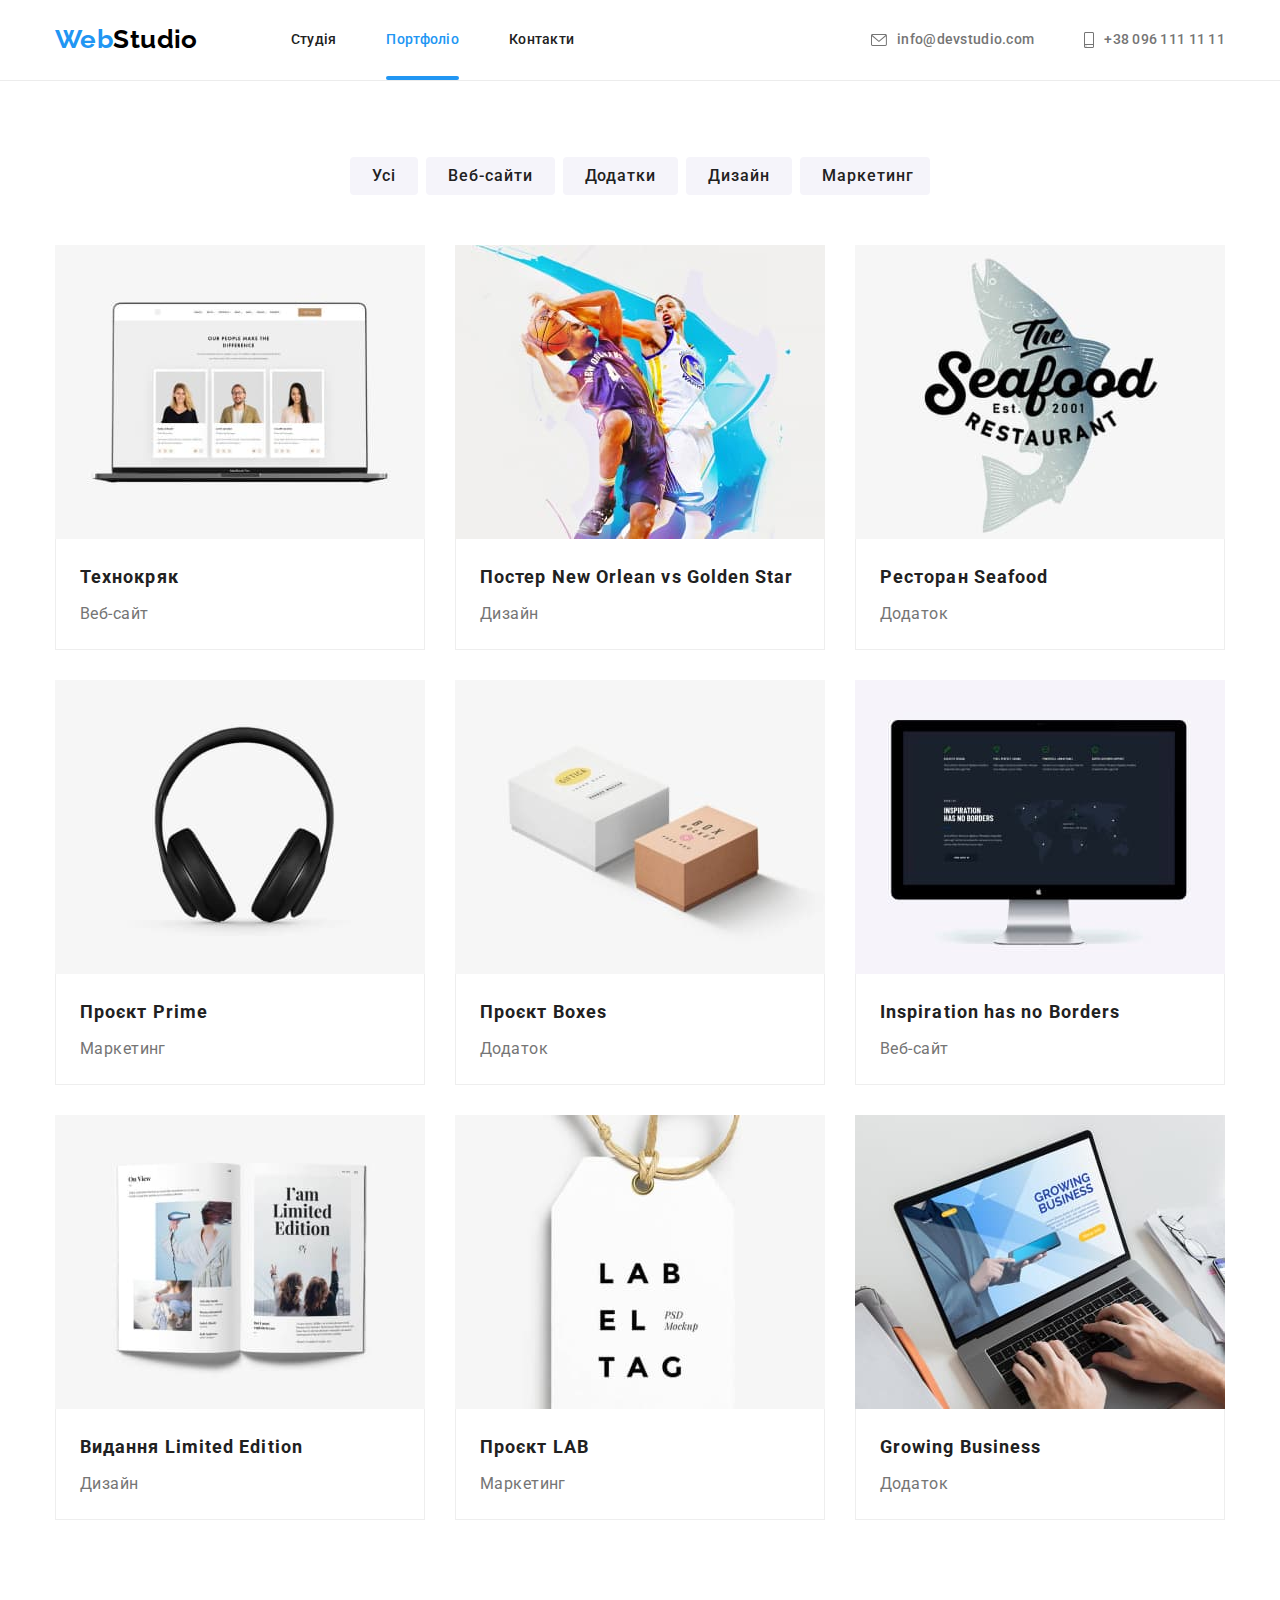
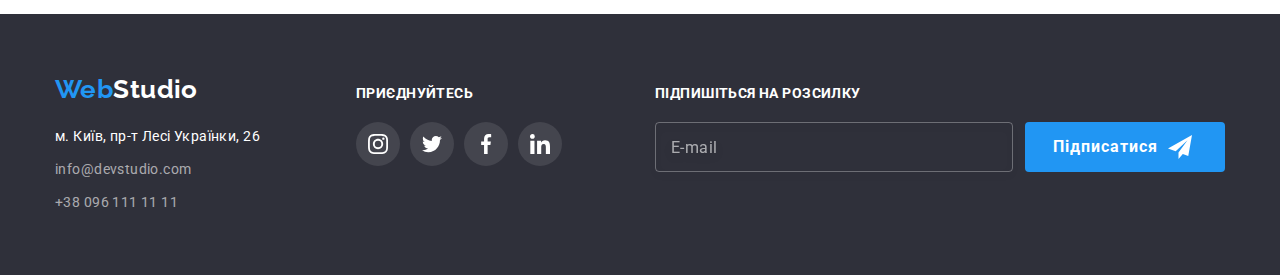
==== portfolio.html @ 0610a238 "Клонирует репозиторий" ====
<!DOCTYPE html>
<html lang="en">
  <head>
    <meta charset="UTF-8" />
    <meta http-equiv="X-UA-Compatible" content="IE=edge" />
    <meta name="viewport" content="width=device-width, initial-scale=1.0" />
    <title>WebStudio</title>
    <link rel="preconnect" href="https://fonts.gstatic.com" crossorigin />
    <link
      href="https://fonts.googleapis.com/css2?family=Raleway:wght@700&family=Roboto:wght@400;500;700;900&display=swap"
      rel="stylesheet"
    />
    <link
      rel="stylesheet"
      href="https://cdnjs.cloudflare.com/ajax/libs/modern-normalize/1.0.0/modern-normalize.min.css"
    />
    <link rel="stylesheet" href="./CSS/index.css" />
  </head>
  <body>
    <!--Шапка сайту-->
    <header class="page-header">
      <div class="container main-nav">
        <a href="" lang="en" class="logo-header"
          ><span class="logo-color">Web</span>Studio</a
        >
        <nav>
          <ul class="site-nav list">
            <li class="item">
              <a href="./index.html" class="link">Студія</a>
            </li>
            <li class="item">
              <a href="./portfolio.html" class="link current">Портфоліо</a>
            </li>
            <li class="item"><a href="" class="link">Контакти</a></li>
          </ul>
        </nav>
        <ul class="contact-nav list">
          <li class="item">
            <a class="link" href="mailto:info@devstudio.com">
              <svg width="16" height="12" class="contacs-icon">
                <use href="./images/sprite.svg#icon-envelope"></use>
              </svg>
              <span class="contact-nav-text">info@devstudio.com</span></a
            >
          </li>
          <li class="item">
            <a href="tel:+3809611111111" class="link">
              <svg width="10" height="16" class="contacs-icon">
                <use href="./images/sprite.svg#icon-smartphone"></use>
              </svg>
              <span>+38 096 111 11 11</span></a
            >
          </li>
        </ul>
      </div>
    </header>
    <main>
      <section class="portfolio">
        <!--Меню конопок-->
        <div class="container">
          <h1 class="visually-hidden">Портфоліо</h1>
          <ul class="list buttons-menu">
            <li class="item">
              <button type="button" class="button">Усі</button>
            </li>
            <li class="item">
              <button type="button" class="button">Веб-сайти</button>
            </li>
            <li class="item">
              <button type="button" class="button">Додатки</button>
            </li>
            <li class="item">
              <button type="button" class="button">Дизайн</button>
            </li>
            <li class="item">
              <button type="button" class="button">Маркетинг</button>
            </li>
          </ul>

          <!--Виконані роботи-->

          <ul class="list work-list">
            <li class="item">
              <a href="" class="link-portfolio">
                <div class="thumb-portfolio">
                  <img
                    src="./images/portfolio/1_web_site.jpg"
                    alt="Веб-сайт Технокряк"
                    width="370"
                  />
                  <div class="overlay">
                    <p class="overlay-text">
                      Ресурс пропонує комплексні пропозиції з різним рівнем
                      функціоналу та сервісів. Все це дозволить відвідувачу
                      отримати вичерпні відомості про компанію чи приватну
                      особу.
                    </p>
                  </div>
                </div>
                <div class="bottom">
                  <h2 class="title">Технокряк</h2>
                  <p class="text">Веб-сайт</p>
                </div></a
              >
            </li>

            <li class="item">
              <a href="" class="link-portfolio">
                <div class="thumb-portfolio">
                  <img
                    src="./images/portfolio/2_design.jpg"
                    alt="Дизайн пстеру New Orlean vs Golden Star"
                    width="370"
                  />
                  <div class="overlay">
                    <p class="overlay-text">
                      Ресурс пропонує комплексні пропозиції з різним рівнем
                      функціоналу та сервісів. Все це дозволить відвідувачу
                      отримати вичерпні відомості про компанію чи приватну
                      особу.
                    </p>
                  </div>
                </div>
                <div class="bottom">
                  <h2 class="title">Постер New Orlean vs Golden Star</h2>
                  <p class="text">Дизайн</p>
                </div></a
              >
            </li>

            <li class="item">
              <a href="" class="link-portfolio">
                <div class="thumb-portfolio">
                  <img
                    src="./images/portfolio/3_app.jpg"
                    alt="Додаток для Ресторан Seafood"
                    width="370"
                  />
                  <div class="overlay">
                    <p class="overlay-text">
                      Ресурс пропонує комплексні пропозиції з різним рівнем
                      функціоналу та сервісів. Все це дозволить відвідувачу
                      отримати вичерпні відомості про компанію чи приватну
                      особу.
                    </p>
                  </div>
                </div>
                <div class="bottom">
                  <h2 class="title">Ресторан Seafood</h2>
                  <p class="text">Додаток</p>
                </div></a
              >
            </li>

            <li class="item">
              <a href="" class="link-portfolio">
                <div class="thumb-portfolio">
                  <img
                    src="./images/portfolio/4_marketing.jpg"
                    alt="Маркетинг проєкту Prime"
                    width="370"
                  />
                  <div class="overlay">
                    <p class="overlay-text">
                      Ресурс пропонує комплексні пропозиції з різним рівнем
                      функціоналу та сервісів. Все це дозволить відвідувачу
                      отримати вичерпні відомості про компанію чи приватну
                      особу.
                    </p>
                  </div>
                </div>
                <div class="bottom">
                  <h2 class="title">Проєкт Prime</h2>
                  <p class="text">Маркетинг</p>
                </div></a
              >
            </li>

            <li class="item">
              <a href="" class="link-portfolio">
                <div class="thumb-portfolio">
                  <img
                    src="./images/portfolio/5_app.jpg"
                    alt="Додаток для проєкту Boxes"
                    width="370"
                  />
                  <div class="overlay">
                    <p class="overlay-text">
                      Ресурс пропонує комплексні пропозиції з різним рівнем
                      функціоналу та сервісів. Все це дозволить відвідувачу
                      отримати вичерпні відомості про компанію чи приватну
                      особу.
                    </p>
                  </div>
                </div>
                <div class="bottom">
                  <h2 class="title">Проєкт Boxes</h2>
                  <p class="text">Додаток</p>
                </div></a
              >
            </li>

            <li class="item">
              <a href="" class="link-portfolio">
                <div class="thumb-portfolio">
                  <img
                    src="./images/portfolio/6_web_site.jpg"
                    alt="Веб-сайт Inspiration has no Borders"
                    width="370"
                  />
                  <div class="overlay">
                    <p class="overlay-text">
                      Ресурс пропонує комплексні пропозиції з різним рівнем
                      функціоналу та сервісів. Все це дозволить відвідувачу
                      отримати вичерпні відомості про компанію чи приватну
                      особу.
                    </p>
                  </div>
                </div>
                <div class="bottom">
                  <h2 class="title">Inspiration has no Borders</h2>
                  <p class="text">Веб-сайт</p>
                </div></a
              >
            </li>

            <li class="item">
              <a href="" class="link-portfolio">
                <div class="thumb-portfolio">
                  <img
                    src="./images/portfolio/7_design.jpg"
                    alt="Дизайн видання Limited Edition"
                    width="370"
                  />
                  <div class="overlay">
                    <p class="overlay-text">
                      Ресурс пропонує комплексні пропозиції з різним рівнем
                      функціоналу та сервісів. Все це дозволить відвідувачу
                      отримати вичерпні відомості про компанію чи приватну
                      особу.
                    </p>
                  </div>
                </div>
                <div class="bottom">
                  <h2 class="title">Видання Limited Edition</h2>
                  <p class="text">Дизайн</p>
                </div></a
              >
            </li>

            <li class="item">
              <a href="" class="link-portfolio">
                <div class="thumb-portfolio">
                  <img
                    src="./images/portfolio/8_marketing.jpg"
                    alt="Маркетинг проєкту LAB"
                    width="370"
                  />
                  <div class="overlay">
                    <p class="overlay-text">
                      Ресурс пропонує комплексні пропозиції з різним рівнем
                      функціоналу та сервісів. Все це дозволить відвідувачу
                      отримати вичерпні відомості про компанію чи приватну
                      особу.
                    </p>
                  </div>
                </div>
                <div class="bottom">
                  <h2 class="title">Проєкт LAB</h2>
                  <p class="text">Маркетинг</p>
                </div></a
              >
            </li>

            <li class="item">
              <a href="" class="link-portfolio">
                <div class="thumb-portfolio">
                  <img
                    src="./images/portfolio/9_app.jpg"
                    alt="Додаток Growing Business"
                    width="370"
                  />
                  <div class="overlay">
                    <p class="overlay-text">
                      Ресурс пропонує комплексні пропозиції з різним рівнем
                      функціоналу та сервісів. Все це дозволить відвідувачу
                      отримати вичерпні відомості про компанію чи приватну
                      особу.
                    </p>
                  </div>
                </div>
                <div class="bottom">
                  <h2 class="title">Growing Business</h2>
                  <p class="text">Додаток</p>
                </div></a
              >
            </li>
          </ul>
        </div>
      </section>
    </main>
    <!--Подвал сайту-->
    <footer class="footer">
      <div class="container container-footer">
        <div class="address-box">
          <a href="" lang="en" class="logo-footer">
            <span class="logo-color">Web</span>Studio</a
          >
          <address>
            <ul class="list address-list">
              <li class="item">
                <a
                  href="https://goo.gl/maps/dEdwiiQ2Z6k7qwLy8"
                  target="_blank"
                  rel="noopener noreferrer"
                  class="address"
                  >м. Київ, пр-т Лесі Українки, 26</a
                >
              </li>
              <li class="item">
                <a href="mailto:info@devstudio.com" class="list-contact"
                  >info@devstudio.com</a
                >
              </li>
              <li class="item">
                <a href="tel:+3809611111111" class="list-contact"
                  >+38 096 111 11 11</a
                >
              </li>
            </ul>
          </address>
        </div>
        <div>
          <p class="text-social">приєднуйтесь</p>
          <ul class="list list-social-footer">
            <li>
              <a
                class="link social-link-footer"
                href=""
                target="_blank"
                rel="nofollow noopener noreferrer"
                aria-label="Instagram"
              >
                <svg class="social-footer-icon" width="20" height="20">
                  <use href="./images/sprite.svg#icon-instagram"></use>
                </svg>
              </a>
            </li>
            <li>
              <a
                class="link social-link-footer"
                href=""
                target="_blank"
                rel="nofollow noopener noreferrer"
                aria-label="twitter"
              >
                <svg class="social-footer-icon" width="20" height="20">
                  <use href="./images/sprite.svg#icon-twitter"></use>
                </svg>
              </a>
            </li>
            <li>
              <a
                class="link social-link-footer"
                href=""
                target="_blank"
                rel="nofollow noopener noreferrer"
                aria-label="facebook"
              >
                <svg class="social-footer-icon" width="20" height="20">
                  <use href="./images/sprite.svg#icon-facebook"></use>
                </svg>
              </a>
            </li>
            <li>
              <a
                class="link social-link-footer"
                href=""
                target="_blank"
                rel="nofollow noopener noreferrer"
                aria-label="linkedin"
              >
                <svg class="social-footer-icon" width="20" height="20">
                  <use href="./images/sprite.svg#icon-linkedin"></use>
                </svg>
              </a>
            </li>
          </ul>
        </div>
        <div class="follow">
          <p class="follow-text">Підпишіться на розсилку</p>
          <form class="follow-field">
            <label class="follow-label">
              <input
                class="follow-input"
                type="email"
                name="email"
                placeholder="E-mail"
              />
            </label>
            <button class="follow-btn button" type="submit">
              Підписатися
              <svg class="follow-icon" width="24" height="24">
                <use href="./images/sprite.svg#send"></use>
              </svg>
            </button>
          </form>
        </div>
      </div>
    </footer>
  </body>
</html>
---- CSS/index.css ----
/* +цвет текста при наведении и части лого #2196F3; */
/* +цвет текста заголовков #212121; */
/* цвет текста героя и части лого в футере #FFFFFF; */
/* +цвет  основного текста #757575; */
/* цвет лого Studio в хедере #000000;*/
/* цвет текста телефона и мыла в футере rgba(255, 255, 255, 0.6); */
/* +хедер и двух секций background: #FFFFFF; */
/* наша команда секция  background: #F5F4FA;*/
/* +секция герой и футер background: #2F303A; */
/* кнопки background #F5F4FA; */
/*телефон и адрес в футере rgba(255, 255, 255, 0.6); */
:root {
  --primary-text-color: #757575;
  --title-text-color: #212121;
  --accent-color: #2196f3;
  --color-white-text-bg: #ffffff;
  --color-bg: #2f303a;
  --color-button-bg: #f5f4fa;
  --color-text-contacts-footer: rgba(255, 255, 255, 0.6);
  --color-text-logo: #000000;

  --transition-duration: 250ms;
  --transition-timing-function: cubic-bezier(0.4, 0, 0.2, 1);
}
body {
  color: var(--primary-text-color);
  background-color: var(--color-white-text-bg);
  font-family: "Roboto", sans-serif;
  font-size: 14px;
  letter-spacing: 0.03em;
  padding-top: 80px;
}
/* Обнулення дефолтных значень */
h1, h2, h3, h4, h5, h6, p {
  margin: 0;
}

img {
  display: block;
}

.list {
  list-style: none;
  margin: 0;
  padding: 0;
}
/* Контейнер для сторінки */
.container {
 
  width: 1200px;
  padding-left: 15px;
  padding-right: 15px;
  margin-left: auto;
  margin-right: auto;
  /* outline: 2px solid green;
  outline-offset: -2px; */
}
/* Шапка сайту */
.page-header {
  border-bottom: 1px solid #ECECEC;
  position: fixed;
  width: 100%;
  top: 0;
  left: 0;
  z-index: 2;

  background-color: var(--color-white-text-bg);
}

.main-nav {
  display: flex;
  align-items: center;
}

.logo-header {
  margin-right: 93px;
  padding-top: 24px;
  padding-bottom: 25px;

  color: var(--color-text-logo);
  font-family: "Raleway", sans-serif;
  font-weight: 700;
  font-size: 26px;
  line-height: 1.2;
  text-decoration: none;
}

.logo-color {
  color: var(--accent-color);
}

.site-nav {
  display:flex;
}

.site-nav .item:not(:last-child) {
  margin-right: 50px;
}

.site-nav .link {
  display: block;
  padding-top: 32px;
  padding-bottom: 32px;

  color: var(--title-text-color);
  text-decoration: none;
  font-weight: 500;
  line-height: 1.14;
  letter-spacing: 0.02em;

  transition-property: color;
  transition-duration: var(--transition-duration);
  transition-timing-function: var(--transition-timing-function);
  /* transition: color var(--transition-duration) var(--transition-timing-function); */
}

.site-nav .link:hover,
.site-nav .link:focus,
.contact-nav .link:hover,
.contact-nav .link:focus {
  color: var(--accent-color);
}

.site-nav .link.current {
  color: var(--accent-color);
}

.site-nav .item {
  position: relative;
}

.site-nav .link.current::after {
  content: "";
  position: absolute;
  bottom: 0;
  left: 0;

  display: block;
  width: 100%;
  height: 4px;

  background-color: var(--accent-color);
  border-radius: 2px;
}

.contact-nav {
  display: flex;
  margin-left: auto;
}

.contact-nav .item:not(:last-child) {
  margin-right: 50px;
}
.contact-nav .link {
  /* display: block; */
  padding-top: 32px;
  padding-bottom: 32px;

  color: var(--primary-text-color);
  text-decoration: none;
  font-weight: 500;
  line-height: 1.14;
  letter-spacing: 0.02em;

  transition-property: color;
  transition-duration: var(--transition-duration);
  transition-timing-function: var(--transition-timing-function);
}
/* .item .contact-nav {
  display: flex;
  align-items: center;
  justify-content: center;
} */
.contacs-icon {
  fill:currentColor;
  margin-right: 10px;
}
.contact-nav .link {
  display: flex;
  align-items: center;
}

/* Герой */
.hero {
  max-width: 1600px;
  padding-top: 200px;
  padding-bottom: 200px;
  margin-left: auto;
  margin-right: auto;

  background-color: rgba(47, 48, 58, 0.4);
  background-image: linear-gradient(rgba(47, 48, 58, 0.4), rgba(47, 48, 58, 0.4)), url(../images/hero/bg.jpg);
  background-repeat: no-repeat;
  background-size: cover;
  background-position: center;
  
}

.hero-information {
  text-align: center;
}

.hero-title {
  width: 696px;
  margin-left: auto;
  margin-right: auto;
  margin-bottom: 30px;

  color: var(--color-white-text-bg);
  font-weight: 900;
  font-size: 44px;
  line-height: 1.36;
  letter-spacing: 0.06em;
  text-transform: uppercase;
}
.button {
  border-radius: 4px;
  color: var(--color-white-text-bg);
  background-color: var(--accent-color);
  font-weight: 700;
  font-size: 16px;
  line-height: 1.88;
  align-items: center;
  letter-spacing: 0.06em;
  border: none;
  font-family: inherit;
  cursor: pointer;
  
}


.hero .button:hover,
.hero .button:focus {
  background-color: #188CE8;
}

.hero .button {
  display: inline-flex;
  justify-content: center;
  align-items: center;

  /* min-height: 50px; */
  min-width: 216px;
  padding: 10px 32px;
  
  transition-property: background-color;
  transition-duration: var(--transition-duration);
  transition-timing-function: var(--transition-timing-function);
}

/* Загальне для секцій */

.section-title {
  color: var(--title-text-color);
  font-weight: 700;
  font-size: 36px;
  line-height: 1.17;
  text-align: center;
  padding-bottom: 50px;

}

/* Переваги */
.advantage {
  padding: 94px 0;
 
}
.advantage .title {
  margin-bottom: 10px;
  width: 270px;
  
  color: var(--title-text-color);

  font-weight: 700;
  font-size: 14px;
  line-height: 1.14;
  text-transform: uppercase;
}
.advantage .list {
  display: flex;
  justify-content: space-between;
}
.card-advantage {
  display: flex;
  align-items: center;
  justify-content: center;
  width: 270px;
  height: 120px;

  background-color: #F5F4FA;
  border-radius: 4px;
}

.card-advantage {
  margin-bottom: 30px;
}

.advantage .text {
  line-height: 1.71;
  width: 270px;
}

.visually-hidden {
  position: absolute;
  width: 1px;
  height: 1px;
  margin: -1px;
  border: 0;
  padding: 0;

  white-space: nowrap;
  clip-path: inset(100%);
  clip: rect(0 0 0 0);
  overflow: hidden;
}

/* Чим займаєтся компанія */

.work {
  padding-bottom: 94px;

} 
.about-work {
  display:flex;
  flex-wrap: wrap;
  gap: 30px;
}
.about-work .item {
  /* margin-right: 30px; */
  /* width: 370px; */
  

  flex-basis: calc((100% - 30px * 2) / 3);
}
/* .about-work .item:nth-child(3n) {
margin-right: 0;
} */
.wrapper {
  position: relative;
}


.about-work .text {
  position: absolute;
  bottom: 0;
  left: 0;

  display: flex;
  justify-content: center;
  align-items: center;
  width: 100%;
  height: 70px;

  background-color: rgba(47, 48, 58, 0.8);

  font-weight: 700;
    line-height: 1.14;
    text-align: center;
    text-transform: uppercase;
  
    color: var(--color-white-text-bg);
}

/* Наша команда */
.team {
  display: flex;
  flex-wrap: wrap;
  gap: 30px;

}
.team .item {
  /* width: 270px; */
  flex-basis: calc((100% - 30px * 3) / 4);
  /* margin-right: 30px; */
  border-radius: 0px 0px 4px 4px;
  box-shadow: 0px 1px 3px rgba(0, 0, 0, 0.12), 0px 1px 1px rgba(0, 0, 0, 0.14), 0px 2px 1px rgba(0, 0, 0, 0.2);

  background-color: var(--color-white-text-bg);
}
/* .team .item:nth-child(4n) {
  margin-right: 0;
} */
.team .title {
  color: var(--title-text-color);
  font-weight: 500;
  font-size: 16px;
  line-height: 1.19;
  text-align: center;
  margin-bottom: 10px;
}
.team .text {
  font-size: 16px;
  line-height: 1.19;
  text-align: center;
  padding-bottom: 16px;
}
.team-page {
  background-color: var(--color-button-bg);
  /* margin-top: 94px; */
  padding-top: 94px;
  padding-bottom: 94px;
}

.team .bottom {
  padding: 30px 32px;
}

.team-socials {
  display: flex;
  justify-content: center;
  gap: 10px;
}

.social-link {
  display: flex;
  align-items: center;
  justify-content: center;

  width: 44px;
  height: 44px;
  color: #AFB1B8;
  background-color: var(--color-white-text-bg);
  border-radius: 50%;

  transition-property: color, background-color;
  transition-duration: var(--transition-duration);
  transition-timing-function: var(--transition-timing-function);
  
  /* transition: color var(--transition-duration) var(--transition-timing-function), background-color var(--transition-duration) var(--transition-timing-function); */
}

.social-link:hover,
.social-link:focus {
  color: var(--color-white-text-bg);
  background-color: var(--accent-color);
}
.socials-icon {
  fill: currentColor;
}
/* 
.socials-icon {
  fill: #AFB1B8;
}

.social-link:hover .socials-icon {
  fill: var(--color-white-text-bg);
} */

/* Постійні клієнти */
.clients {
  margin-top: 94px;
  margin-bottom: 94px;
}

.list-clients {
  display: flex;
  justify-content: center;
  gap: 30px;
}
.clients-link {
  display: flex;
  align-items: center;
  justify-content: center;
  width: 170px;
  height: 92px;

  color: #AFB1B8;
  border: 1px solid #AFB1B8;
  border-radius: 4px;
  transition-property: color, border-color;
  transition-duration: var(--transition-duration);
  transition-timing-function: var(--transition-timing-function);
}

.clients-link:hover,
.clients-link:focus {
  color: var(--accent-color);
  border-color: var(--accent-color);
}

.clients-icon {
  fill: currentColor;
}


/* border: 1px solid #AFB1B8;
border-radius: 4px; */

/* Меін сторінки Портфоліо */

/* Меню конопок */
.buttons-menu {
  display: flex;
  margin-bottom: 50px;
  justify-content: center;
}

.buttons-menu .button {
  max-width: 130px;
  min-width: 0;
  min-height: 38px;
  padding: 6px 22px;
  border-radius: 4px;
  
  color: var(--title-text-color);
  background-color: var(--color-button-bg);
  font-weight: 500;
  font-size: 16px;
  line-height: 1.62;
  border: none;
  font-family: inherit;
  cursor: pointer;
  
  transition-property: color, background-color, box-shadow;
    transition-duration: var(--transition-duration);
    transition-timing-function: var(--transition-timing-function);
 }

.buttons-menu .item:not(:last-child) {
  margin-right: 8px;
}


.buttons-menu .button:hover,
.buttons-menu .button:focus {
  color: var(--color-white-text-bg);
  background-color: var(--accent-color);
  box-shadow: 0px 3px 1px rgba(0, 0, 0, 0.1), 0px 1px 2px rgba(0, 0, 0, 0.08), 0px 2px 2px rgba(0, 0, 0, 0.12);
}

/* Виконані роботи */
.portfolio {
  padding-top: 77px;
  padding-bottom: 94px;
}

.work-list {
  display: flex;
  flex-wrap: wrap;
  gap: 30px;
  /* justify-content: space-between; */
}
.work-list .item {
    flex-basis: calc((100% - 60px) / 3);
  /* width: 370px;   */ 
  /* аба так можливо розрахувати (100% * сумма маржинов в строке) / кол-во элементов в строке*/
  /* width: calc((100% - 60px) / 3);
  margin-right: 30px;
  margin-bottom: 30px; */
}


/* .work-list .item:nth-last-child(-n + 3) {
  margin-bottom: 0;
}
.work-list .item:nth-child(3n) {
    margin-right: 0px;
} */
.work-list .link-portfolio {
  display: block;

  text-decoration: none;

  transition-property: box-shadow;
  transition-duration: var(--transition-duration);
  transition-timing-function: var(--transition-timing-function);
  }

.work-list .link-portfolio:hover,
.work-list .link-portfolio:focus {
  box-shadow: 0px 1px 1px rgba(0, 0, 0, 0.12), 0px 4px 4px rgba(0, 0, 0, 0.06), 1px 4px 6px rgba(0, 0, 0, 0.16);
}
.thumb-portfolio {
  position: relative;
  overflow: hidden;
}

.overlay {
  position: absolute;
  top: 0;
  left: 0;

  transform: translateY(101%);

  display: flex;
  align-items: center;

  width: 100%;
  height: 100%;

  background-color: rgba(33, 150, 243, 0.9);

  transition: transform var(--transition-duration);
}

.work-list .item:hover .overlay {
  transform: translateY(0);
}
.overlay-text {
  font-weight: 400;
  font-size: 18px;
  line-height: calc(28 / 18);
  letter-spacing: 0.03em;

  padding-left: 24px;
  padding-right: 24px;
  
  color: var(--color-white-text-bg);
}
.portfolio .title {
  margin-bottom: 4px;
  color: var(--title-text-color);
  font-weight: 700;
  font-size: 18px;
  line-height: 2;
  letter-spacing: 0.06em;
}
.portfolio .text {
  color: var(--primary-text-color);
  font-size: 16px;
  line-height: 1.88;
}
.work-list .bottom {
  padding-top: 20px;
  padding-bottom: 20px;
  padding-left: 24px;
  border-right: 1px solid #EEEEEE;
  border-left: 1px solid #EEEEEE;
  border-bottom: 1px solid #EEEEEE;
}

/* Футер   */

.footer {
  background-color: var(--color-bg);
  padding: 60px 0;
}
.address-list .item:not(:last-child) {
  margin-bottom: 9px;
}
.logo-footer {
  display: block;
  margin-bottom: 20px;

  color: var(--color-white-text-bg);
  font-family: "Raleway", sans-serif;
  font-weight: 700;
  font-size: 26px;
  line-height: 1.19;
  text-decoration: none;
}
.list .address:hover,
.list .address:focus,
.list-contact:hover,
.list-contact:focus {
  color: var(--accent-color);
}

.list .address {
  color: var(--color-white-text-bg);
  font-style: normal;
  font-weight: 400;
  line-height: 1.71;
  text-decoration: none;
  
  transition-property: color;
  transition-duration: var(--transition-duration);
  transition-timing-function: var(--transition-timing-function);
}
.list-contact {
  color: var(--color-text-contacts-footer);
  font-style: normal;
  font-weight: 400;
  line-height: 1.71;
  text-decoration: none;
}

.container-footer {
  display: flex;
  align-items: baseline;
}

.address-box {
  margin-right: 70px;
  width: 231px;
}

.text-social {

  font-weight: 700;
  line-height: 1.14;
  text-transform: uppercase;
  color: var(--color-white-text-bg);

  margin-bottom: 20px;
}

.list-social-footer {
display: flex;
justify-content: center;
gap: 10px;
}

.social-link-footer {
  display: flex;
  justify-content: center;
  align-items: center;
  width: 44px;
  height: 44px;

  color: var(--color-white-text-bg);
  background-color: rgba(255, 255, 255, 0.1);
  border-radius: 50%;

  transition-property: background-color;
  transition-duration: var(--transition-duration);
  transition-timing-function: var(--transition-timing-function);
}

.social-link-footer:hover,
.social-link-footer:focus {
  background-color: var(--accent-color);
}

.social-footer-icon {
  fill: currentColor;
}

.follow {
  margin-left: 93px;
}

.follow-text {
  margin-bottom: 20px;

  font-weight: 700;
  line-height: 1.14;
  text-transform: uppercase;

  color: var(--color-white-text-bg);
}

.follow-field {
  display: flex;
  align-items: center;
  
 
}

.follow-label {
  width: 358px;
  margin-right: 12px;
  
}

.follow-input {
  
  padding: 15px;
  width: 100%;
  height: 50px;

  outline: transparent;

  border: 1px solid rgba(255, 255, 255, 0.3);
  border-radius: 4px;
  /* box-shadow: 0px 4px 4px rgba(0, 0, 0, 0.15); */
  filter: drop-shadow(0px 4px 4px rgba(0, 0, 0, 0.15));
  background-color: transparent;

  font-weight: 400;
  font-size: 16px;
  line-height: calc(20 / 16);
  letter-spacing: 0.03em;
  
  color:rgba(255, 255, 255, 0.6);
}

.follow-input::placeholder {
  color: rgba(255, 255, 255, 0.6);
}
.follow-btn {
  display: flex;
  align-items: center;
  padding-top: 10px;
  padding-bottom: 10px;
  padding-left: 28px;
  min-width: 200px;
  
  transition: background-color var(--transition-duration) var(--transition-timing-function);
}

.follow-btn:hover,
.follow-btn:focus {
  background-color: #188CE8;
}

.follow-icon {
 margin-left: 10px;
 
  fill: currentColor;
}



/* Модальне вікно */
.backdrop {
  position: fixed;
  top: 0;
  left: 0;
  z-index: 20;

  width: 100%;
  height: 100%;

  background-color: rgba(0, 0, 0, 0.2);

  transition: opasity 250ms linear, visibility 250ms linear;
}

.backdrop.is-hidden {
  opacity: 0;
  visibility: hidden;
  pointer-events: none;
}
.modal {
  position: absolute;
  top: 50%;
  left: 50%;
  transform: translate(-50%, -50%);

  min-height: 581px;
  width: 528px;
  padding: 40px;
  border-radius: 4px;

  background-color: var(--color-white-text-bg);

  transition: transform 250ms ease-in;
}

.backdrop.is-hidden .modal {
  transform: translate(-80%, -50%);
}

.close-btn {
  position: absolute;
  top: 8px;
  right: 8px;
  display: flex;
  align-items: center;
  justify-content: center;

  width: 30px;
  height: 30px;
  padding: 0;
  border-radius: 50%;
  border: 1px solid rgba(0, 0, 0, 0.1);
  box-shadow: 0px 4px 4px rgba(0, 0, 0, 0.25);
  background-color: var(--color-white-text-bg);

  cursor: pointer;

  transition-property: fill;
  transition-duration: var(--transition-duration);
  transition-timing-function: var(--transition-timing-function);
}

.close-btn:hover {
  fill: var(--accent-color);
}

.modal-title {
  margin-bottom: 12px;

  font-weight: 700;
  font-size: 20px;
  line-height: calc(23 / 20);
  text-align: center;
  letter-spacing: 0.03em;

  color: var(--title-text-color);
}

.form-group {
  display: flex;
  flex-direction: column;
  gap: 10px;

}
.form-group .form-field {
  position: relative;
}
.modal-form .form-input {

  width: 448px;
  height: 40px;
  padding-left: 42px;

  font-size: 12px;
  line-height: calc(14 / 12);
  letter-spacing: 0.01em;
  color: var(--primary-text-color);

  border: 1px solid rgba(33, 33, 33, 0.2);
  border-radius: 4px;
  outline: transparent;
  transition: border-color var(--transition-duration) var(--transition-timing-function);
}

.modal-form .form-input:focus + .form-icon 
 {
  fill: var(--accent-color);
}
.modal-form .form-input:focus {
border-color: var(--accent-color);
}

.form-icon {
  position: absolute;
  top: 50%;
  left: 12px;
  transition: fill var(--transition-duration) var(--transition-timing-function);
}
/* textarea */
.textarea {
  margin-bottom: 20px;

}
.form-message {
  width: 448px;
  height: 120px;
  padding: 12px 16px;

  resize:none;

  font-size: 12px;
  line-height: calc(14 / 12);
  letter-spacing: 0.01em;
  color: var(--primary-text-color);
  
  border: 1px solid rgba(33, 33, 33, 0.2);
  border-radius: 4px;
  outline: transparent;
  transition: border-color var(--transition-duration) var(--transition-timing-function);
}
.form-message::placeholder {
font-weight: 400;
font-size: 12px;
line-height: 14px;
letter-spacing: 0.01em;
color: rgba(117, 117, 117, 0.5);
}

.form-agreement {
  display: flex;
  align-items: center;
  justify-content: center;
  margin-bottom: 30px;
  cursor: pointer;
}

.form-agreement-icon {
  margin-right: 7px;
}

.form-text {
  display: inline-block;
  margin-bottom: 4px;

  font-size: 12px;
  line-height: calc(14 / 12);
  letter-spacing: 0.01em;
}

.form-agreement-input {
  appearance: none;
  
}

.form-agreement-icon .icon-uncheck {
  opacity: 1;
}

.form-agreement-input:checked + .form-agreement-icon .icon-uncheck {
  opacity: 0;
}

.form-agreement-icon .icon-check {
  opacity: 0;
}

.form-agreement-input:checked + .form-agreement-icon .icon-check {
  opacity: 1;
}

.form-agreement-text {
  user-select: none;
}

.form-agreement-link {
  color: var(--accent-color);
  
}

.tumb-form-btn {
  text-align: center;
}
.form-btn {
  display: flex;
  align-items: center;
  justify-content: center;
  padding: 10px 52px;
  margin-left: auto;
  margin-right: auto;
  min-width: 200px;

  transition: background-color var(--transition-duration) var(--transition-timing-function);
}

.form-btn:hover,
.form-btn:focus {
  background-color: #188CE8;
}
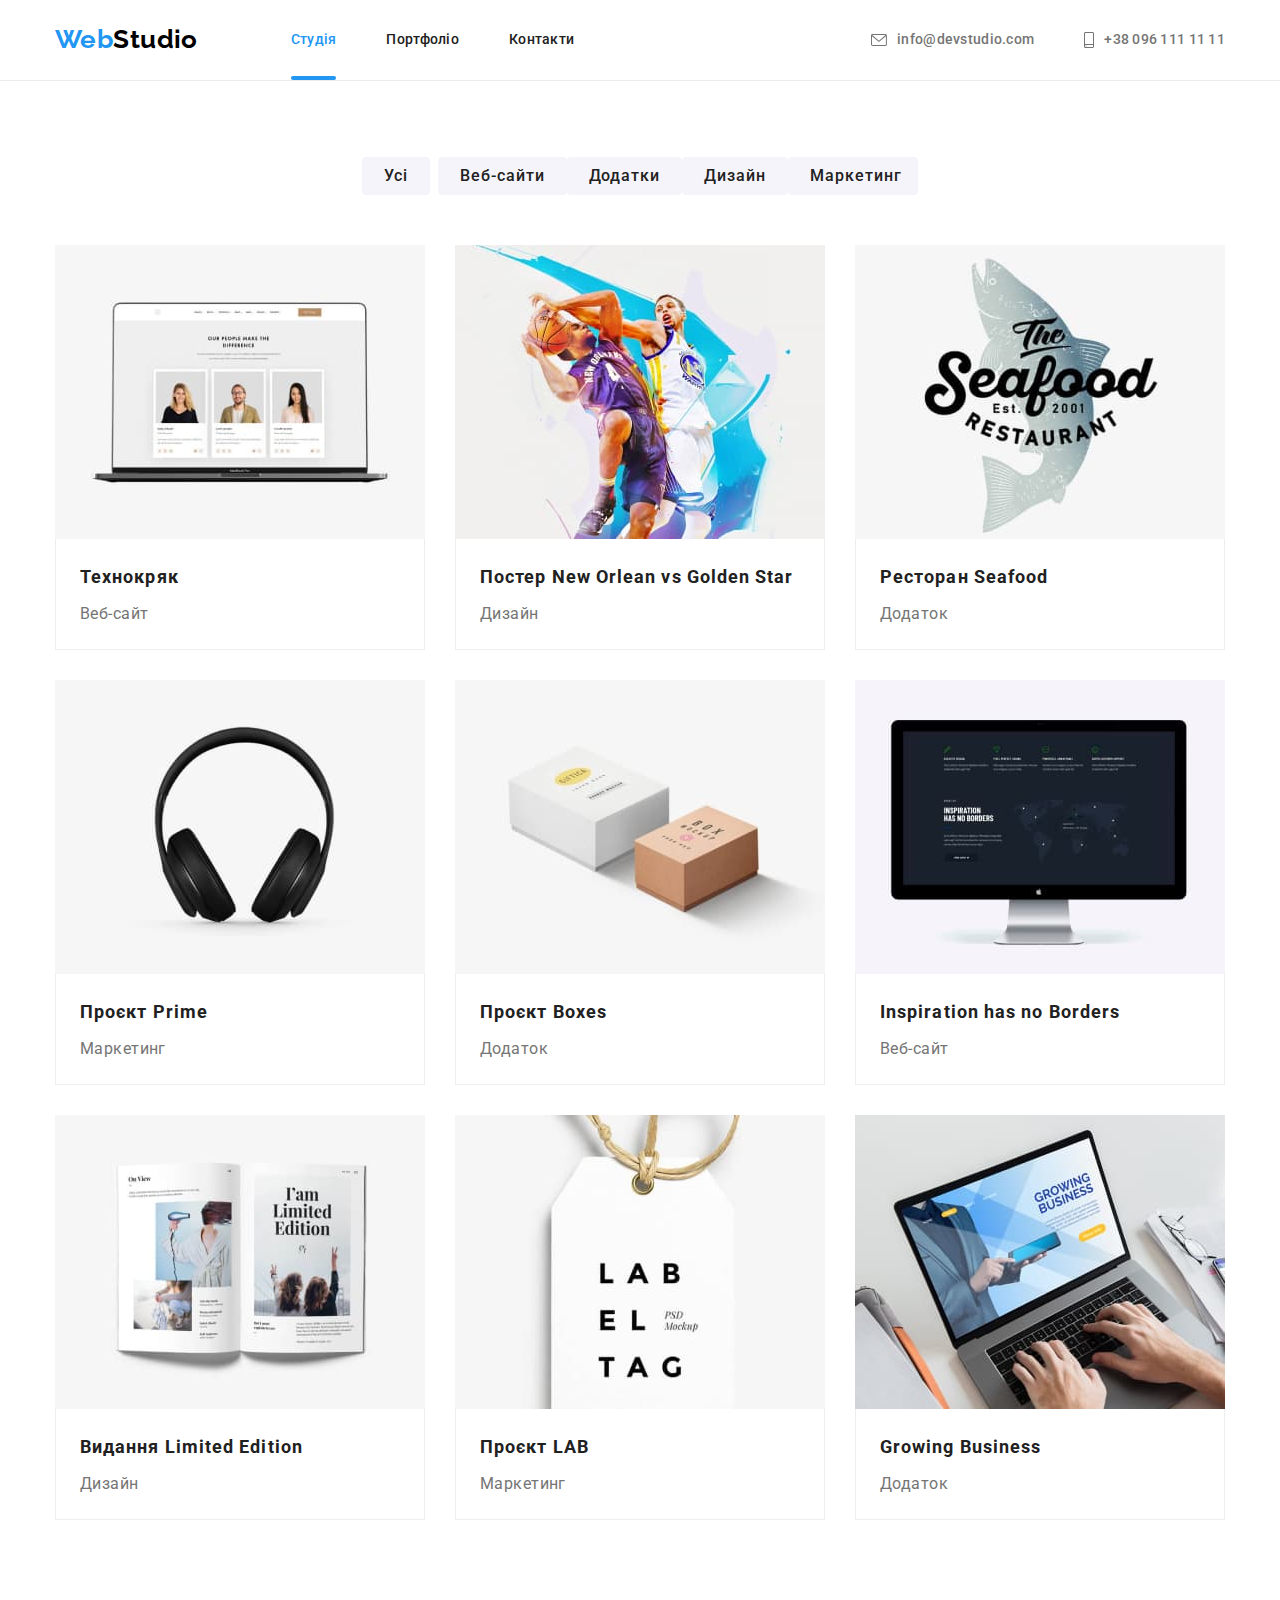
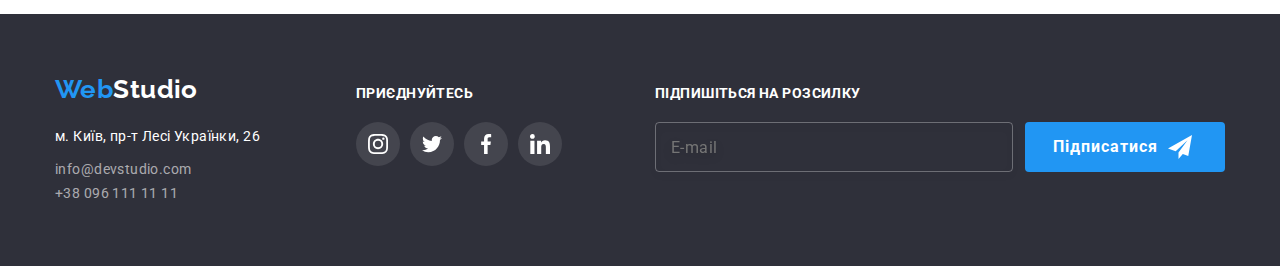
==== commit daede400: "Меняет классы согласно БЭМ" ====
--- a/portfolio.html
+++ b/portfolio.html
@@ -19,36 +19,38 @@
   <body>
     <!--Шапка сайту-->
     <header class="page-header">
-      <div class="container main-nav">
-        <a href="" lang="en" class="logo-header"
-          ><span class="logo-color">Web</span>Studio</a
+      <div class="container page-header__container">
+        <a href="" lang="en" class="logo-header logo page-header__logo"
+          >Web<span class="logo--color-black">Studio</span></a
         >
-        <nav>
-          <ul class="site-nav list">
-            <li class="item">
-              <a href="./index.html" class="link">Студія</a>
-            </li>
-            <li class="item">
-              <a href="./portfolio.html" class="link current">Портфоліо</a>
-            </li>
-            <li class="item"><a href="" class="link">Контакти</a></li>
+        <nav class="nav">
+          <ul class="nav__list list">
+            <li class="nav__item">
+              <a href="./index.html" class="nav__link nav__link--current"
+                >Студія</a
+              >
+            </li>
+            <li class="nav__item">
+              <a href="./portfolio.html" class="nav__link">Портфоліо</a>
+            </li>
+            <li class="nav__item"><a href="" class="nav__link">Контакти</a></li>
           </ul>
         </nav>
         <ul class="contact-nav list">
-          <li class="item">
-            <a class="link" href="mailto:info@devstudio.com">
-              <svg width="16" height="12" class="contacs-icon">
+          <li class="contact-nav__item">
+            <a class="contact-nav__link" href="mailto:info@devstudio.com">
+              <svg width="16" height="12" class="contact-nav__icon">
                 <use href="./images/sprite.svg#icon-envelope"></use>
               </svg>
               <span class="contact-nav-text">info@devstudio.com</span></a
             >
           </li>
-          <li class="item">
-            <a href="tel:+3809611111111" class="link">
-              <svg width="10" height="16" class="contacs-icon">
+          <li class="contact-nav__item">
+            <a href="tel:+3809611111111" class="contact-nav__link">
+              <svg width="10" height="16" class="contact-nav__icon">
                 <use href="./images/sprite.svg#icon-smartphone"></use>
               </svg>
-              <span>+38 096 111 11 11</span></a
+              +38 096 111 11 11</a
             >
           </li>
         </ul>
@@ -60,20 +62,30 @@
         <div class="container">
           <h1 class="visually-hidden">Портфоліо</h1>
           <ul class="list buttons-menu">
-            <li class="item">
-              <button type="button" class="button">Усі</button>
-            </li>
-            <li class="item">
-              <button type="button" class="button">Веб-сайти</button>
-            </li>
-            <li class="item">
-              <button type="button" class="button">Додатки</button>
-            </li>
-            <li class="item">
-              <button type="button" class="button">Дизайн</button>
-            </li>
-            <li class="item">
-              <button type="button" class="button">Маркетинг</button>
+            <li class="buttons-menu__item">
+              <button type="button" class="button buttons-menu__button">
+                Усі
+              </button>
+            </li>
+            <li class="item">
+              <button type="button" class="button buttons-menu__button">
+                Веб-сайти
+              </button>
+            </li>
+            <li class="item">
+              <button type="button" class="button buttons-menu__button">
+                Додатки
+              </button>
+            </li>
+            <li class="item">
+              <button type="button" class="button buttons-menu__button">
+                Дизайн
+              </button>
+            </li>
+            <li class="item">
+              <button type="button" class="button buttons-menu__button">
+                Маркетинг
+              </button>
             </li>
           </ul>
 
@@ -301,29 +313,33 @@
     </main>
     <!--Подвал сайту-->
     <footer class="footer">
-      <div class="container container-footer">
+      <div class="container footer__container">
         <div class="address-box">
-          <a href="" lang="en" class="logo-footer">
-            <span class="logo-color">Web</span>Studio</a
+          <a href="" lang="en" class="logo footer__logo">
+            Web<span class="logo--color-white">Studio</span></a
           >
           <address>
-            <ul class="list address-list">
-              <li class="item">
+            <ul class="list address-box__list">
+              <li class="address-box__item">
                 <a
                   href="https://goo.gl/maps/dEdwiiQ2Z6k7qwLy8"
                   target="_blank"
                   rel="noopener noreferrer"
-                  class="address"
+                  class="link address-box__link address-box__link--light"
                   >м. Київ, пр-т Лесі Українки, 26</a
                 >
               </li>
               <li class="item">
-                <a href="mailto:info@devstudio.com" class="list-contact"
+                <a
+                  href="mailto:info@devstudio.com"
+                  class="link address-box__link address-box__link--dark"
                   >info@devstudio.com</a
                 >
               </li>
               <li class="item">
-                <a href="tel:+3809611111111" class="list-contact"
+                <a
+                  href="tel:+3809611111111"
+                  class="link address-box__link address-box__link--dark"
                   >+38 096 111 11 11</a
                 >
               </li>
@@ -331,76 +347,76 @@
           </address>
         </div>
         <div>
-          <p class="text-social">приєднуйтесь</p>
-          <ul class="list list-social-footer">
+          <p class="footer__text">приєднуйтесь</p>
+          <ul class="list list-socials">
             <li>
               <a
-                class="link social-link-footer"
+                class="link list-socials__link list-socials__link--dark"
                 href=""
                 target="_blank"
                 rel="nofollow noopener noreferrer"
                 aria-label="Instagram"
               >
-                <svg class="social-footer-icon" width="20" height="20">
+                <svg class="list-socials__icon" width="20" height="20">
                   <use href="./images/sprite.svg#icon-instagram"></use>
                 </svg>
               </a>
             </li>
             <li>
               <a
-                class="link social-link-footer"
+                class="link list-socials__link list-socials__link--dark"
                 href=""
                 target="_blank"
                 rel="nofollow noopener noreferrer"
                 aria-label="twitter"
               >
-                <svg class="social-footer-icon" width="20" height="20">
+                <svg class="list-socials__icon" width="20" height="20">
                   <use href="./images/sprite.svg#icon-twitter"></use>
                 </svg>
               </a>
             </li>
             <li>
               <a
-                class="link social-link-footer"
+                class="link list-socials__link list-socials__link--dark"
                 href=""
                 target="_blank"
                 rel="nofollow noopener noreferrer"
                 aria-label="facebook"
               >
-                <svg class="social-footer-icon" width="20" height="20">
+                <svg class="list-socials__icon" width="20" height="20">
                   <use href="./images/sprite.svg#icon-facebook"></use>
                 </svg>
               </a>
             </li>
             <li>
               <a
-                class="link social-link-footer"
+                class="link list-socials__link list-socials__link--dark"
                 href=""
                 target="_blank"
                 rel="nofollow noopener noreferrer"
                 aria-label="linkedin"
               >
-                <svg class="social-footer-icon" width="20" height="20">
+                <svg class="list-socials__icon" width="20" height="20">
                   <use href="./images/sprite.svg#icon-linkedin"></use>
                 </svg>
               </a>
             </li>
           </ul>
         </div>
-        <div class="follow">
-          <p class="follow-text">Підпишіться на розсилку</p>
-          <form class="follow-field">
-            <label class="follow-label">
+        <div class="footer__thumb">
+          <p class="footer__text">Підпишіться на розсилку</p>
+          <form class="follow">
+            <label class="follow__label">
               <input
-                class="follow-input"
+                class="follow__input"
                 type="email"
                 name="email"
                 placeholder="E-mail"
               />
             </label>
-            <button class="follow-btn button" type="submit">
+            <button class="follow__btn button" type="submit">
               Підписатися
-              <svg class="follow-icon" width="24" height="24">
+              <svg class="follow__icon" width="24" height="24">
                 <use href="./images/sprite.svg#send"></use>
               </svg>
             </button>
--- a/CSS/index.css
+++ b/CSS/index.css
@@ -55,6 +55,18 @@
   /* outline: 2px solid green;
   outline-offset: -2px; */
 }
+
+/* Загальне для секцій */
+
+.section-title {
+  color: var(--title-text-color);
+  font-weight: 700;
+  font-size: 36px;
+  line-height: 1.17;
+  text-align: center;
+  padding-bottom: 50px;
+
+}
 /* Шапка сайту */
 .page-header {
   border-bottom: 1px solid #ECECEC;
@@ -67,37 +79,46 @@
   background-color: var(--color-white-text-bg);
 }
 
-.main-nav {
-  display: flex;
-  align-items: center;
-}
-
-.logo-header {
-  margin-right: 93px;
-  padding-top: 24px;
-  padding-bottom: 25px;
-
-  color: var(--color-text-logo);
+.page-header__container {
+  display: flex;
+  align-items: center;
+}
+
+/* Логотип*/
+.logo {
+  color: var(--accent-color);
   font-family: "Raleway", sans-serif;
   font-weight: 700;
   font-size: 26px;
   line-height: 1.2;
   text-decoration: none;
 }
-
-.logo-color {
-  color: var(--accent-color);
-}
-
-.site-nav {
+.page-header__logo {
+  margin-right: 93px;
+  padding-top: 24px;
+  padding-bottom: 25px;
+}
+.logo--color-black {
+  color: var(--color-text-logo);
+}
+.footer__logo {
+  display: block;
+  margin-bottom: 20px;
+}
+.logo--color-white {
+  color: var(--color-white-text-bg);
+}
+
+/* Навігація сайту */
+.nav__list {
   display:flex;
 }
 
-.site-nav .item:not(:last-child) {
+.nav__item:not(:last-child) {
   margin-right: 50px;
 }
 
-.site-nav .link {
+.nav__link {
   display: block;
   padding-top: 32px;
   padding-bottom: 32px;
@@ -113,23 +134,17 @@
   transition-timing-function: var(--transition-timing-function);
   /* transition: color var(--transition-duration) var(--transition-timing-function); */
 }
-
-.site-nav .link:hover,
-.site-nav .link:focus,
-.contact-nav .link:hover,
-.contact-nav .link:focus {
+.nav__link--current {
   color: var(--accent-color);
 }
-
-.site-nav .link.current {
+.nav__link:hover,
+.nav__link:focus {
   color: var(--accent-color);
 }
-
-.site-nav .item {
+.nav__list .nav__item {
   position: relative;
 }
-
-.site-nav .link.current::after {
+.nav__link--current::after {
   content: "";
   position: absolute;
   bottom: 0;
@@ -143,15 +158,15 @@
   border-radius: 2px;
 }
 
+/* Контакти */
 .contact-nav {
   display: flex;
   margin-left: auto;
 }
-
-.contact-nav .item:not(:last-child) {
+.contact-nav__item:not(:last-child) {
   margin-right: 50px;
 }
-.contact-nav .link {
+.contact-nav__link {
   /* display: block; */
   padding-top: 32px;
   padding-bottom: 32px;
@@ -166,16 +181,16 @@
   transition-duration: var(--transition-duration);
   transition-timing-function: var(--transition-timing-function);
 }
-/* .item .contact-nav {
-  display: flex;
-  align-items: center;
-  justify-content: center;
-} */
-.contacs-icon {
+
+.contact-nav__link:hover,
+.contact-nav__link:focus {
+  color: var(--accent-color);
+}
+.contact-nav__icon {
   fill:currentColor;
   margin-right: 10px;
 }
-.contact-nav .link {
+.contact-nav__link {
   display: flex;
   align-items: center;
 }
@@ -196,11 +211,11 @@
   
 }
 
-.hero-information {
+.hero__group {
   text-align: center;
 }
 
-.hero-title {
+.hero__title {
   width: 696px;
   margin-left: auto;
   margin-right: auto;
@@ -213,6 +228,8 @@
   letter-spacing: 0.06em;
   text-transform: uppercase;
 }
+
+/* Кнопка */
 .button {
   border-radius: 4px;
   color: var(--color-white-text-bg);
@@ -220,21 +237,18 @@
   font-weight: 700;
   font-size: 16px;
   line-height: 1.88;
-  align-items: center;
   letter-spacing: 0.06em;
   border: none;
   font-family: inherit;
   cursor: pointer;
-  
-}
-
-
-.hero .button:hover,
-.hero .button:focus {
+}
+
+.button:hover,
+.button:focus {
   background-color: #188CE8;
 }
-
-.hero .button {
+/* Кнопка герой */
+.hero__button {
   display: inline-flex;
   justify-content: center;
   align-items: center;
@@ -248,27 +262,20 @@
   transition-timing-function: var(--transition-timing-function);
 }
 
-/* Загальне для секцій */
-
-.section-title {
-  color: var(--title-text-color);
-  font-weight: 700;
-  font-size: 36px;
-  line-height: 1.17;
-  text-align: center;
-  padding-bottom: 50px;
-
-}
-
-/* Переваги */
+/* Переваги компанії */
 .advantage {
   padding: 94px 0;
  
 }
-.advantage .title {
+.advantage__list {
+  display: flex;
+  justify-content: space-between;
+}
+
+.advantage__title {
   margin-bottom: 10px;
   width: 270px;
-  
+
   color: var(--title-text-color);
 
   font-weight: 700;
@@ -276,14 +283,12 @@
   line-height: 1.14;
   text-transform: uppercase;
 }
-.advantage .list {
-  display: flex;
-  justify-content: space-between;
-}
-.card-advantage {
-  display: flex;
-  align-items: center;
-  justify-content: center;
+.advantage__thumb {
+  display: flex;
+  align-items: center;
+  justify-content: center;
+  
+  margin-bottom: 30px;
   width: 270px;
   height: 120px;
 
@@ -291,11 +296,7 @@
   border-radius: 4px;
 }
 
-.card-advantage {
-  margin-bottom: 30px;
-}
-
-.advantage .text {
+.advantage__text {
   line-height: 1.71;
   width: 270px;
 }
@@ -320,12 +321,12 @@
   padding-bottom: 94px;
 
 } 
-.about-work {
+.work__list {
   display:flex;
   flex-wrap: wrap;
   gap: 30px;
 }
-.about-work .item {
+.work__item {
   /* margin-right: 30px; */
   /* width: 370px; */
   
@@ -335,12 +336,11 @@
 /* .about-work .item:nth-child(3n) {
 margin-right: 0;
 } */
-.wrapper {
+.work__wrapper {
   position: relative;
 }
 
-
-.about-work .text {
+.work__text {
   position: absolute;
   bottom: 0;
   left: 0;
@@ -354,21 +354,28 @@
   background-color: rgba(47, 48, 58, 0.8);
 
   font-weight: 700;
-    line-height: 1.14;
-    text-align: center;
-    text-transform: uppercase;
-  
-    color: var(--color-white-text-bg);
+  line-height: 1.14;
+  text-align: center;
+  text-transform: uppercase;
+  
+  color: var(--color-white-text-bg);
 }
 
 /* Наша команда */
 .team {
+  background-color: var(--color-button-bg);
+  /* margin-top: 94px; */
+  padding-top: 94px;
+  padding-bottom: 94px;
+}
+
+.team__list {
   display: flex;
   flex-wrap: wrap;
   gap: 30px;
 
 }
-.team .item {
+.team__item {
   /* width: 270px; */
   flex-basis: calc((100% - 30px * 3) / 4);
   /* margin-right: 30px; */
@@ -380,7 +387,11 @@
 /* .team .item:nth-child(4n) {
   margin-right: 0;
 } */
-.team .title {
+
+.team__thumb {
+  padding: 30px 32px;
+}
+.team__title {
   color: var(--title-text-color);
   font-weight: 500;
   font-size: 16px;
@@ -388,38 +399,28 @@
   text-align: center;
   margin-bottom: 10px;
 }
-.team .text {
+.team__text {
   font-size: 16px;
   line-height: 1.19;
   text-align: center;
   padding-bottom: 16px;
 }
-.team-page {
-  background-color: var(--color-button-bg);
-  /* margin-top: 94px; */
-  padding-top: 94px;
-  padding-bottom: 94px;
-}
-
-.team .bottom {
-  padding: 30px 32px;
-}
-
-.team-socials {
+
+/* Соціальні мережі */
+.list-socials {
   display: flex;
   justify-content: center;
   gap: 10px;
 }
 
-.social-link {
+.list-socials__link {
   display: flex;
   align-items: center;
   justify-content: center;
 
   width: 44px;
   height: 44px;
-  color: #AFB1B8;
-  background-color: var(--color-white-text-bg);
+  
   border-radius: 50%;
 
   transition-property: color, background-color;
@@ -428,23 +429,28 @@
   
   /* transition: color var(--transition-duration) var(--transition-timing-function), background-color var(--transition-duration) var(--transition-timing-function); */
 }
-
-.social-link:hover,
-.social-link:focus {
+.list-socials__link--light {
+color: #AFB1B8;
+background-color: var(--color-white-text-bg);
+}
+.list-socials__icon {
+  fill: currentColor;
+}
+.list-socials__link--light:hover,
+.list-socials__link--light:focus {
   color: var(--color-white-text-bg);
   background-color: var(--accent-color);
 }
-.socials-icon {
-  fill: currentColor;
-}
-/* 
-.socials-icon {
-  fill: #AFB1B8;
-}
-
-.social-link:hover .socials-icon {
-  fill: var(--color-white-text-bg);
-} */
+.list-socials__link--dark {
+  color: var(--color-white-text-bg);
+  background-color: rgba(255, 255, 255, 0.1);
+}
+
+.list-socials__link--dark:hover,
+.list-socials__link--dark:focus {
+  background-color: var(--accent-color);
+}
+
 
 /* Постійні клієнти */
 .clients {
@@ -452,12 +458,12 @@
   margin-bottom: 94px;
 }
 
-.list-clients {
+.clients__list {
   display: flex;
   justify-content: center;
   gap: 30px;
 }
-.clients-link {
+.clients__link {
   display: flex;
   align-items: center;
   justify-content: center;
@@ -472,19 +478,16 @@
   transition-timing-function: var(--transition-timing-function);
 }
 
-.clients-link:hover,
-.clients-link:focus {
+.clients__link:hover,
+.clients__link:focus {
   color: var(--accent-color);
   border-color: var(--accent-color);
 }
 
-.clients-icon {
+.clients__icon {
   fill: currentColor;
 }
 
-
-/* border: 1px solid #AFB1B8;
-border-radius: 4px; */
 
 /* Меін сторінки Портфоліо */
 
@@ -495,7 +498,7 @@
   justify-content: center;
 }
 
-.buttons-menu .button {
+.buttons-menu__button {
   max-width: 130px;
   min-width: 0;
   min-height: 38px;
@@ -507,22 +510,18 @@
   font-weight: 500;
   font-size: 16px;
   line-height: 1.62;
-  border: none;
-  font-family: inherit;
-  cursor: pointer;
-  
+
   transition-property: color, background-color, box-shadow;
-    transition-duration: var(--transition-duration);
-    transition-timing-function: var(--transition-timing-function);
+  transition-duration: var(--transition-duration);
+  transition-timing-function: var(--transition-timing-function);
  }
 
-.buttons-menu .item:not(:last-child) {
+.buttons-menu__item:not(:last-child) {
   margin-right: 8px;
 }
 
-
-.buttons-menu .button:hover,
-.buttons-menu .button:focus {
+.buttons-menu__button:hover,
+.buttons-menu__button:focus {
   color: var(--color-white-text-bg);
   background-color: var(--accent-color);
   box-shadow: 0px 3px 1px rgba(0, 0, 0, 0.1), 0px 1px 2px rgba(0, 0, 0, 0.08), 0px 2px 2px rgba(0, 0, 0, 0.12);
@@ -635,126 +634,66 @@
   background-color: var(--color-bg);
   padding: 60px 0;
 }
-.address-list .item:not(:last-child) {
+.footer__container {
+  display: flex;
+  align-items: baseline;
+}
+.footer__text {
+  font-weight: 700;
+  line-height: 1.14;
+  text-transform: uppercase;
+  color: var(--color-white-text-bg);
+
+  margin-bottom: 20px;
+}
+.footer__thumb {
+  margin-left: 93px;
+}
+
+/* Контакти компанії */
+.address-box {
+  margin-right: 70px;
+  width: 231px;
+}
+.address-box__item:not(:last-child) {
   margin-bottom: 9px;
 }
-.logo-footer {
-  display: block;
-  margin-bottom: 20px;
-
-  color: var(--color-white-text-bg);
-  font-family: "Raleway", sans-serif;
-  font-weight: 700;
-  font-size: 26px;
-  line-height: 1.19;
-  text-decoration: none;
-}
-.list .address:hover,
-.list .address:focus,
-.list-contact:hover,
-.list-contact:focus {
-  color: var(--accent-color);
-}
-
-.list .address {
-  color: var(--color-white-text-bg);
+
+.address-box__link {
   font-style: normal;
   font-weight: 400;
   line-height: 1.71;
   text-decoration: none;
-  
+
   transition-property: color;
   transition-duration: var(--transition-duration);
   transition-timing-function: var(--transition-timing-function);
 }
-.list-contact {
+.address-box__link--light {
+  color: var(--color-white-text-bg);
+
+}
+.address-box__link--dark {
   color: var(--color-text-contacts-footer);
-  font-style: normal;
-  font-weight: 400;
-  line-height: 1.71;
-  text-decoration: none;
-}
-
-.container-footer {
-  display: flex;
-  align-items: baseline;
-}
-
-.address-box {
-  margin-right: 70px;
-  width: 231px;
-}
-
-.text-social {
-
-  font-weight: 700;
-  line-height: 1.14;
-  text-transform: uppercase;
-  color: var(--color-white-text-bg);
-
-  margin-bottom: 20px;
-}
-
-.list-social-footer {
-display: flex;
-justify-content: center;
-gap: 10px;
-}
-
-.social-link-footer {
-  display: flex;
-  justify-content: center;
-  align-items: center;
-  width: 44px;
-  height: 44px;
-
-  color: var(--color-white-text-bg);
-  background-color: rgba(255, 255, 255, 0.1);
-  border-radius: 50%;
-
-  transition-property: background-color;
-  transition-duration: var(--transition-duration);
-  transition-timing-function: var(--transition-timing-function);
-}
-
-.social-link-footer:hover,
-.social-link-footer:focus {
-  background-color: var(--accent-color);
-}
-
-.social-footer-icon {
-  fill: currentColor;
-}
-
+}
+
+.address-box__link:hover,
+.address-box__link:focus {
+  color: var(--accent-color);
+}
+
+/* Форма Follow */
 .follow {
-  margin-left: 93px;
-}
-
-.follow-text {
-  margin-bottom: 20px;
-
-  font-weight: 700;
-  line-height: 1.14;
-  text-transform: uppercase;
-
-  color: var(--color-white-text-bg);
-}
-
-.follow-field {
-  display: flex;
-  align-items: center;
-  
- 
-}
-
-.follow-label {
+  display: flex;
+  align-items: center;
+}
+
+.follow__label {
   width: 358px;
   margin-right: 12px;
-  
-}
-
-.follow-input {
-  
+}
+
+.follow__input {
   padding: 15px;
   width: 100%;
   height: 50px;
@@ -778,7 +717,7 @@
 .follow-input::placeholder {
   color: rgba(255, 255, 255, 0.6);
 }
-.follow-btn {
+.follow__btn {
   display: flex;
   align-items: center;
   padding-top: 10px;
@@ -789,12 +728,7 @@
   transition: background-color var(--transition-duration) var(--transition-timing-function);
 }
 
-.follow-btn:hover,
-.follow-btn:focus {
-  background-color: #188CE8;
-}
-
-.follow-icon {
+.follow__icon {
  margin-left: 10px;
  
   fill: currentColor;
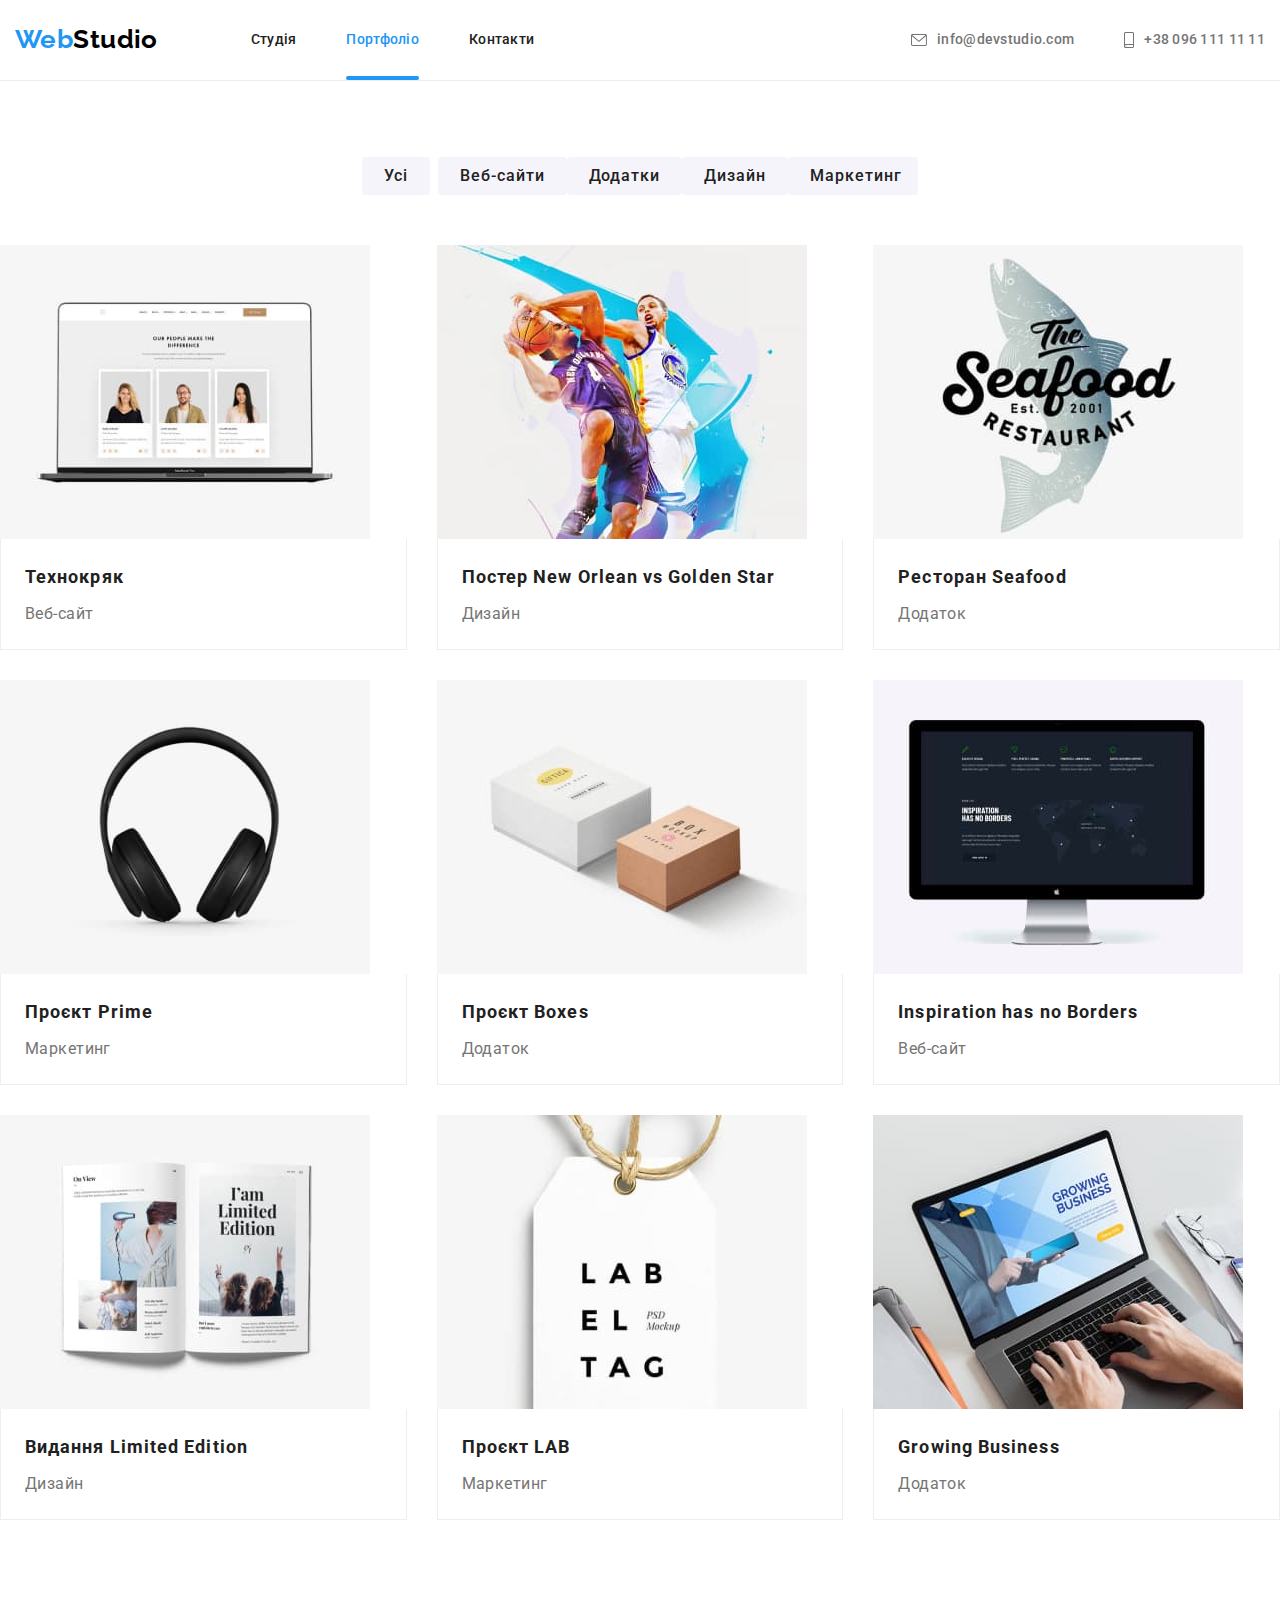
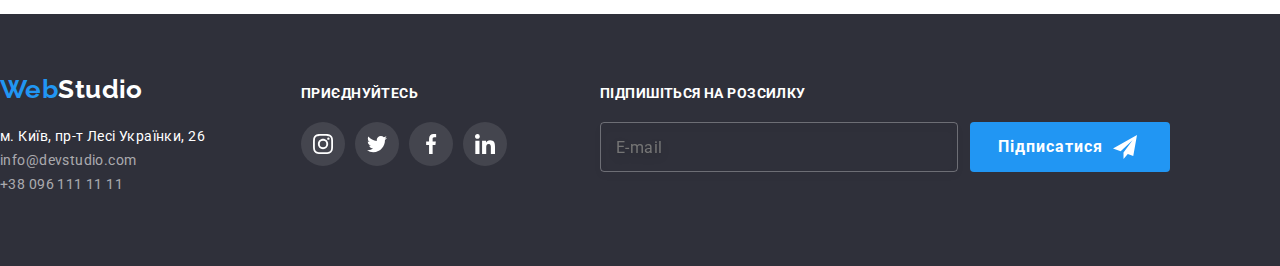
==== commit 11d9ccd7: "Добавляет файлы sass" ====
--- a/portfolio.html
+++ b/portfolio.html
@@ -14,6 +14,7 @@
       rel="stylesheet"
       href="https://cdnjs.cloudflare.com/ajax/libs/modern-normalize/1.0.0/modern-normalize.min.css"
     />
+    <link rel="stylesheet" href="./CSS/main.min.css" />
     <link rel="stylesheet" href="./CSS/index.css" />
   </head>
   <body>
@@ -26,12 +27,12 @@
         <nav class="nav">
           <ul class="nav__list list">
             <li class="nav__item">
-              <a href="./index.html" class="nav__link nav__link--current"
-                >Студія</a
-              >
+              <a href="./index.html" class="nav__link">Студія</a>
             </li>
             <li class="nav__item">
-              <a href="./portfolio.html" class="nav__link">Портфоліо</a>
+              <a href="./portfolio.html" class="nav__link nav__link--current"
+                >Портфоліо</a
+              >
             </li>
             <li class="nav__item"><a href="" class="nav__link">Контакти</a></li>
           </ul>
@@ -329,14 +330,14 @@
                   >м. Київ, пр-т Лесі Українки, 26</a
                 >
               </li>
-              <li class="item">
+              <li class="address-box__item">
                 <a
                   href="mailto:info@devstudio.com"
                   class="link address-box__link address-box__link--dark"
                   >info@devstudio.com</a
                 >
               </li>
-              <li class="item">
+              <li class="address-box__item">
                 <a
                   href="tel:+3809611111111"
                   class="link address-box__link address-box__link--dark"
@@ -414,7 +415,7 @@
                 placeholder="E-mail"
               />
             </label>
-            <button class="follow__btn button" type="submit">
+            <button class="follow__button button" type="submit">
               Підписатися
               <svg class="follow__icon" width="24" height="24">
                 <use href="./images/sprite.svg#send"></use>
--- a/CSS/main.min.css
+++ b/CSS/main.min.css
@@ -0,0 +1 @@
+:root{--primary-text-color: #757575;--title-text-color: #212121;--accent-color: #2196f3;--color-white-text-bg: #ffffff;--color-bg: #2f303a;--color-button-bg: #f5f4fa;--color-text-contacts-footer: rgba(255, 255, 255, 0.6);--color-text-logo: #000000;--transition-duration: 250ms;--transition-timing-function: cubic-bezier(0.4, 0, 0.2, 1)}.visually-hidden{position:absolute;width:1px;height:1px;margin:-1px;border:0;padding:0;white-space:nowrap;-webkit-clip-path:inset(100%);clip-path:inset(100%);clip:rect(0 0 0 0);overflow:hidden}.page-header{width:1200px;padding-left:15px;padding-right:15px;margin-left:auto;margin-right:auto}body{color:var(--primary-text-color);background-color:var(--color-white-text-bg);font-family:"Roboto",sans-serif;font-size:14px;letter-spacing:.03em;padding-top:80px}h1,h2,h3,h4,h5,h6,p{margin:0}img{display:block}.list{list-style:none;margin:0;padding:0}.section-title{color:var(--title-text-color);font-weight:700;font-size:36px;line-height:1.17;text-align:center;padding-bottom:50px}.button{border-radius:4px;color:var(--color-white-text-bg);background-color:var(--accent-color);font-weight:700;font-size:16px;line-height:1.88;letter-spacing:.06em;border:none;font-family:inherit;cursor:pointer;-webkit-transition:background-color var(--transition-duration) var(--transition-timing-function);transition:background-color var(--transition-duration) var(--transition-timing-function)}.button:hover,.button:focus{background-color:#188ce8}.page-header{border-bottom:1px solid #ececec;position:fixed;width:100%;top:0;left:0;z-index:2;background-color:var(--color-white-text-bg)}.page-header__container{display:-webkit-box;display:-ms-flexbox;display:flex;-webkit-box-align:center;-ms-flex-align:center;align-items:center}.page-header__logo{margin-right:93px;padding-top:24px;padding-bottom:25px}.logo{color:var(--accent-color);font-family:"Raleway",sans-serif;font-weight:700;font-size:26px;line-height:1.2;text-decoration:none}.logo--color-black{color:var(--color-text-logo)}.footer__logo{display:block;margin-bottom:20px}.logo--color-white{color:var(--color-white-text-bg)}.nav__list{display:-webkit-box;display:-ms-flexbox;display:flex}.nav__item{position:relative}.nav__item:not(:last-child){margin-right:50px}.nav__link{display:block;padding-top:32px;padding-bottom:32px;color:var(--title-text-color);text-decoration:none;font-weight:500;line-height:1.14;letter-spacing:.02em;-webkit-transition-property:color;transition-property:color;-webkit-transition-duration:var(--transition-duration);transition-duration:var(--transition-duration);-webkit-transition-timing-function:var(--transition-timing-function);transition-timing-function:var(--transition-timing-function)}.nav__link:hover,.nav__link:focus{color:var(--accent-color)}.nav__link--current{color:var(--accent-color)}.nav__link--current::after{content:"";position:absolute;bottom:0;left:0;display:block;width:100%;height:4px;background-color:var(--accent-color);border-radius:2px}.contact-nav{display:-webkit-box;display:-ms-flexbox;display:flex;margin-left:auto}.contact-nav__link{display:-webkit-box;display:-ms-flexbox;display:flex;-webkit-box-align:center;-ms-flex-align:center;align-items:center;padding-top:32px;padding-bottom:32px;color:var(--primary-text-color);text-decoration:none;font-weight:500;line-height:1.14;letter-spacing:.02em;-webkit-transition-property:color;transition-property:color;-webkit-transition-duration:var(--transition-duration);transition-duration:var(--transition-duration);-webkit-transition-timing-function:var(--transition-timing-function);transition-timing-function:var(--transition-timing-function)}.contact-nav__link:hover,.contact-nav__link:focus{color:var(--accent-color)}.contact-nav__item:not(:last-child){margin-right:50px}.contact-nav__icon{fill:currentColor;margin-right:10px}.hero{max-width:1600px;padding-top:200px;padding-bottom:200px;margin-left:auto;margin-right:auto;background-color:rgba(47,48,58,.4);background-image:-webkit-gradient(linear, left top, left bottom, from(rgba(47, 48, 58, 0.4)), to(rgba(47, 48, 58, 0.4))),url(../images/hero/bg.jpg);background-image:linear-gradient(rgba(47, 48, 58, 0.4), rgba(47, 48, 58, 0.4)),url(../images/hero/bg.jpg);background-repeat:no-repeat;background-size:cover;background-position:center}.hero__group{text-align:center}.hero__title{width:696px;margin-left:auto;margin-right:auto;margin-bottom:30px;color:var(--color-white-text-bg);font-weight:900;font-size:44px;line-height:1.36;letter-spacing:.06em;text-transform:uppercase}.hero__button{display:-webkit-inline-box;display:-ms-inline-flexbox;display:inline-flex;-webkit-box-pack:center;-ms-flex-pack:center;justify-content:center;-webkit-box-align:center;-ms-flex-align:center;align-items:center;min-width:216px;padding:10px 32px;-webkit-transition-property:background-color;transition-property:background-color;-webkit-transition-duration:var(--transition-duration);transition-duration:var(--transition-duration);-webkit-transition-timing-function:var(--transition-timing-function);transition-timing-function:var(--transition-timing-function)}.advantage{padding:94px 0}.advantage__list{display:-webkit-box;display:-ms-flexbox;display:flex;-webkit-box-pack:justify;-ms-flex-pack:justify;justify-content:space-between}.advantage__title{margin-bottom:10px;width:270px;color:var(--title-text-color);font-weight:700;font-size:14px;line-height:1.14;text-transform:uppercase}.advantage__thumb{display:-webkit-box;display:-ms-flexbox;display:flex;-webkit-box-align:center;-ms-flex-align:center;align-items:center;-webkit-box-pack:center;-ms-flex-pack:center;justify-content:center;margin-bottom:30px;width:270px;height:120px;background-color:#f5f4fa;border-radius:4px}.advantage__text{line-height:1.71;width:270px}.work{padding-bottom:94px}.work__list{display:-webkit-box;display:-ms-flexbox;display:flex;-ms-flex-wrap:wrap;flex-wrap:wrap;gap:30px}.work__item{-ms-flex-preferred-size:calc((100% - 60px)/3);flex-basis:calc((100% - 60px)/3)}.work__wrapper{position:relative}.work__text{position:absolute;bottom:0;left:0;display:-webkit-box;display:-ms-flexbox;display:flex;-webkit-box-pack:center;-ms-flex-pack:center;justify-content:center;-webkit-box-align:center;-ms-flex-align:center;align-items:center;width:100%;height:70px;background-color:rgba(47,48,58,.8);font-weight:700;line-height:1.14;text-align:center;text-transform:uppercase;color:var(--color-white-text-bg)}.team{background-color:var(--color-button-bg);padding-top:94px;padding-bottom:94px}.team__list{display:-webkit-box;display:-ms-flexbox;display:flex;-ms-flex-wrap:wrap;flex-wrap:wrap;gap:30px}.team__item{-ms-flex-preferred-size:calc((100% - 90px)/4);flex-basis:calc((100% - 90px)/4);border-radius:0px 0px 4px 4px;-webkit-box-shadow:0px 1px 3px rgba(0,0,0,.12),0px 1px 1px rgba(0,0,0,.14),0px 2px 1px rgba(0,0,0,.2);box-shadow:0px 1px 3px rgba(0,0,0,.12),0px 1px 1px rgba(0,0,0,.14),0px 2px 1px rgba(0,0,0,.2);background-color:var(--color-white-text-bg)}.team__thumb{padding:30px 32px}.team__title{color:var(--title-text-color);font-weight:500;font-size:16px;line-height:1.19;text-align:center;margin-bottom:10px}.team__text{font-size:16px;line-height:1.19;text-align:center;padding-bottom:16px}.list-socials{display:-webkit-box;display:-ms-flexbox;display:flex;-webkit-box-pack:center;-ms-flex-pack:center;justify-content:center;gap:10px}.list-socials__link{display:-webkit-box;display:-ms-flexbox;display:flex;-webkit-box-align:center;-ms-flex-align:center;align-items:center;-webkit-box-pack:center;-ms-flex-pack:center;justify-content:center;width:44px;height:44px;border-radius:50%;-webkit-transition-property:color,background-color;transition-property:color,background-color;-webkit-transition-duration:var(--transition-duration);transition-duration:var(--transition-duration);-webkit-transition-timing-function:var(--transition-timing-function);transition-timing-function:var(--transition-timing-function)}.list-socials__link--light{color:#afb1b8;background-color:var(--color-white-text-bg)}.list-socials__link--light:hover,.list-socials__link--light:focus{color:var(--color-white-text-bg);background-color:var(--accent-color)}.list-socials__link--dark{color:var(--color-white-text-bg);background-color:rgba(255,255,255,.1)}.list-socials__link--dark:hover,.list-socials__link--dark:focus{background-color:var(--accent-color)}.list-socials__icon{fill:currentColor}.clients{margin-top:94px;margin-bottom:94px}.clients__list{display:-webkit-box;display:-ms-flexbox;display:flex;-webkit-box-pack:center;-ms-flex-pack:center;justify-content:center;gap:30px}.clients__link{display:-webkit-box;display:-ms-flexbox;display:flex;-webkit-box-align:center;-ms-flex-align:center;align-items:center;-webkit-box-pack:center;-ms-flex-pack:center;justify-content:center;width:170px;height:92px;color:#afb1b8;border:1px solid #afb1b8;border-radius:4px;-webkit-transition-property:color,border-color;transition-property:color,border-color;-webkit-transition-duration:var(--transition-duration);transition-duration:var(--transition-duration);-webkit-transition-timing-function:var(--transition-timing-function);transition-timing-function:var(--transition-timing-function)}.clients__link:hover,.clients__link:focus{color:var(--accent-color);border-color:var(--accent-color)}.clients__icon{fill:currentColor}.footer{background-color:var(--color-bg);padding:60px 0}.footer__container{display:-webkit-box;display:-ms-flexbox;display:flex;-webkit-box-align:baseline;-ms-flex-align:baseline;align-items:baseline}.footer__text{font-weight:700;line-height:1.14;text-transform:uppercase;color:var(--color-white-text-bg);margin-bottom:20px}.footer__thumb{margin-left:93px}.address-box{margin-right:70px;width:231px}.address-box:not(:last-child){margin-bottom:9px}.address-box__link{font-style:normal;font-weight:400;line-height:1.71;text-decoration:none;-webkit-transition-property:color;transition-property:color;-webkit-transition-duration:var(--transition-duration);transition-duration:var(--transition-duration);-webkit-transition-timing-function:var(--transition-timing-function);transition-timing-function:var(--transition-timing-function)}.address-box__link:hover,.address-box__link:focus{color:var(--accent-color)}.address-box__link--light{color:var(--color-white-text-bg)}.address-box__link--dark{color:var(--color-text-contacts-footer)}.follow{display:-webkit-box;display:-ms-flexbox;display:flex;-webkit-box-align:center;-ms-flex-align:center;align-items:center}.follow__label{width:358px;margin-right:12px}.follow__input{padding:15px;width:100%;height:50px;outline:rgba(0,0,0,0);border:1px solid rgba(255,255,255,.3);border-radius:4px;-webkit-filter:drop-shadow(0px 4px 4px rgba(0, 0, 0, 0.15));filter:drop-shadow(0px 4px 4px rgba(0, 0, 0, 0.15));background-color:rgba(0,0,0,0);font-weight:400;font-size:16px;line-height:1.25;letter-spacing:.03em;color:rgba(255,255,255,.6)}.follow-input::-webkit-input-placeholder{color:rgba(255,255,255,.6)}.follow-input::-moz-placeholder{color:rgba(255,255,255,.6)}.follow-input:-ms-input-placeholder{color:rgba(255,255,255,.6)}.follow-input::-ms-input-placeholder{color:rgba(255,255,255,.6)}.follow-input::placeholder{color:rgba(255,255,255,.6)}.follow__button{display:-webkit-box;display:-ms-flexbox;display:flex;-webkit-box-align:center;-ms-flex-align:center;align-items:center;padding-top:10px;padding-bottom:10px;padding-left:28px;min-width:200px;-webkit-transition:background-color var(--transition-duration) var(--transition-timing-function);transition:background-color var(--transition-duration) var(--transition-timing-function)}.follow__icon{margin-left:10px;fill:currentColor}/*# sourceMappingURL=main.min.css.map */--- a/CSS/index.css
+++ b/CSS/index.css
@@ -1,492 +1,4 @@
-/* +цвет текста при наведении и части лого #2196F3; */
-/* +цвет текста заголовков #212121; */
-/* цвет текста героя и части лого в футере #FFFFFF; */
-/* +цвет  основного текста #757575; */
-/* цвет лого Studio в хедере #000000;*/
-/* цвет текста телефона и мыла в футере rgba(255, 255, 255, 0.6); */
-/* +хедер и двух секций background: #FFFFFF; */
-/* наша команда секция  background: #F5F4FA;*/
-/* +секция герой и футер background: #2F303A; */
-/* кнопки background #F5F4FA; */
-/*телефон и адрес в футере rgba(255, 255, 255, 0.6); */
-:root {
-  --primary-text-color: #757575;
-  --title-text-color: #212121;
-  --accent-color: #2196f3;
-  --color-white-text-bg: #ffffff;
-  --color-bg: #2f303a;
-  --color-button-bg: #f5f4fa;
-  --color-text-contacts-footer: rgba(255, 255, 255, 0.6);
-  --color-text-logo: #000000;
-
-  --transition-duration: 250ms;
-  --transition-timing-function: cubic-bezier(0.4, 0, 0.2, 1);
-}
-body {
-  color: var(--primary-text-color);
-  background-color: var(--color-white-text-bg);
-  font-family: "Roboto", sans-serif;
-  font-size: 14px;
-  letter-spacing: 0.03em;
-  padding-top: 80px;
-}
-/* Обнулення дефолтных значень */
-h1, h2, h3, h4, h5, h6, p {
-  margin: 0;
-}
-
-img {
-  display: block;
-}
-
-.list {
-  list-style: none;
-  margin: 0;
-  padding: 0;
-}
-/* Контейнер для сторінки */
-.container {
- 
-  width: 1200px;
-  padding-left: 15px;
-  padding-right: 15px;
-  margin-left: auto;
-  margin-right: auto;
-  /* outline: 2px solid green;
-  outline-offset: -2px; */
-}
-
-/* Загальне для секцій */
-
-.section-title {
-  color: var(--title-text-color);
-  font-weight: 700;
-  font-size: 36px;
-  line-height: 1.17;
-  text-align: center;
-  padding-bottom: 50px;
-
-}
-/* Шапка сайту */
-.page-header {
-  border-bottom: 1px solid #ECECEC;
-  position: fixed;
-  width: 100%;
-  top: 0;
-  left: 0;
-  z-index: 2;
-
-  background-color: var(--color-white-text-bg);
-}
-
-.page-header__container {
-  display: flex;
-  align-items: center;
-}
-
-/* Логотип*/
-.logo {
-  color: var(--accent-color);
-  font-family: "Raleway", sans-serif;
-  font-weight: 700;
-  font-size: 26px;
-  line-height: 1.2;
-  text-decoration: none;
-}
-.page-header__logo {
-  margin-right: 93px;
-  padding-top: 24px;
-  padding-bottom: 25px;
-}
-.logo--color-black {
-  color: var(--color-text-logo);
-}
-.footer__logo {
-  display: block;
-  margin-bottom: 20px;
-}
-.logo--color-white {
-  color: var(--color-white-text-bg);
-}
-
-/* Навігація сайту */
-.nav__list {
-  display:flex;
-}
-
-.nav__item:not(:last-child) {
-  margin-right: 50px;
-}
-
-.nav__link {
-  display: block;
-  padding-top: 32px;
-  padding-bottom: 32px;
-
-  color: var(--title-text-color);
-  text-decoration: none;
-  font-weight: 500;
-  line-height: 1.14;
-  letter-spacing: 0.02em;
-
-  transition-property: color;
-  transition-duration: var(--transition-duration);
-  transition-timing-function: var(--transition-timing-function);
-  /* transition: color var(--transition-duration) var(--transition-timing-function); */
-}
-.nav__link--current {
-  color: var(--accent-color);
-}
-.nav__link:hover,
-.nav__link:focus {
-  color: var(--accent-color);
-}
-.nav__list .nav__item {
-  position: relative;
-}
-.nav__link--current::after {
-  content: "";
-  position: absolute;
-  bottom: 0;
-  left: 0;
-
-  display: block;
-  width: 100%;
-  height: 4px;
-
-  background-color: var(--accent-color);
-  border-radius: 2px;
-}
-
-/* Контакти */
-.contact-nav {
-  display: flex;
-  margin-left: auto;
-}
-.contact-nav__item:not(:last-child) {
-  margin-right: 50px;
-}
-.contact-nav__link {
-  /* display: block; */
-  padding-top: 32px;
-  padding-bottom: 32px;
-
-  color: var(--primary-text-color);
-  text-decoration: none;
-  font-weight: 500;
-  line-height: 1.14;
-  letter-spacing: 0.02em;
-
-  transition-property: color;
-  transition-duration: var(--transition-duration);
-  transition-timing-function: var(--transition-timing-function);
-}
-
-.contact-nav__link:hover,
-.contact-nav__link:focus {
-  color: var(--accent-color);
-}
-.contact-nav__icon {
-  fill:currentColor;
-  margin-right: 10px;
-}
-.contact-nav__link {
-  display: flex;
-  align-items: center;
-}
-
-/* Герой */
-.hero {
-  max-width: 1600px;
-  padding-top: 200px;
-  padding-bottom: 200px;
-  margin-left: auto;
-  margin-right: auto;
-
-  background-color: rgba(47, 48, 58, 0.4);
-  background-image: linear-gradient(rgba(47, 48, 58, 0.4), rgba(47, 48, 58, 0.4)), url(../images/hero/bg.jpg);
-  background-repeat: no-repeat;
-  background-size: cover;
-  background-position: center;
-  
-}
-
-.hero__group {
-  text-align: center;
-}
-
-.hero__title {
-  width: 696px;
-  margin-left: auto;
-  margin-right: auto;
-  margin-bottom: 30px;
-
-  color: var(--color-white-text-bg);
-  font-weight: 900;
-  font-size: 44px;
-  line-height: 1.36;
-  letter-spacing: 0.06em;
-  text-transform: uppercase;
-}
-
-/* Кнопка */
-.button {
-  border-radius: 4px;
-  color: var(--color-white-text-bg);
-  background-color: var(--accent-color);
-  font-weight: 700;
-  font-size: 16px;
-  line-height: 1.88;
-  letter-spacing: 0.06em;
-  border: none;
-  font-family: inherit;
-  cursor: pointer;
-}
-
-.button:hover,
-.button:focus {
-  background-color: #188CE8;
-}
-/* Кнопка герой */
-.hero__button {
-  display: inline-flex;
-  justify-content: center;
-  align-items: center;
-
-  /* min-height: 50px; */
-  min-width: 216px;
-  padding: 10px 32px;
-  
-  transition-property: background-color;
-  transition-duration: var(--transition-duration);
-  transition-timing-function: var(--transition-timing-function);
-}
-
-/* Переваги компанії */
-.advantage {
-  padding: 94px 0;
- 
-}
-.advantage__list {
-  display: flex;
-  justify-content: space-between;
-}
-
-.advantage__title {
-  margin-bottom: 10px;
-  width: 270px;
-
-  color: var(--title-text-color);
-
-  font-weight: 700;
-  font-size: 14px;
-  line-height: 1.14;
-  text-transform: uppercase;
-}
-.advantage__thumb {
-  display: flex;
-  align-items: center;
-  justify-content: center;
-  
-  margin-bottom: 30px;
-  width: 270px;
-  height: 120px;
-
-  background-color: #F5F4FA;
-  border-radius: 4px;
-}
-
-.advantage__text {
-  line-height: 1.71;
-  width: 270px;
-}
-
-.visually-hidden {
-  position: absolute;
-  width: 1px;
-  height: 1px;
-  margin: -1px;
-  border: 0;
-  padding: 0;
-
-  white-space: nowrap;
-  clip-path: inset(100%);
-  clip: rect(0 0 0 0);
-  overflow: hidden;
-}
-
-/* Чим займаєтся компанія */
-
-.work {
-  padding-bottom: 94px;
-
-} 
-.work__list {
-  display:flex;
-  flex-wrap: wrap;
-  gap: 30px;
-}
-.work__item {
-  /* margin-right: 30px; */
-  /* width: 370px; */
-  
-
-  flex-basis: calc((100% - 30px * 2) / 3);
-}
-/* .about-work .item:nth-child(3n) {
-margin-right: 0;
-} */
-.work__wrapper {
-  position: relative;
-}
-
-.work__text {
-  position: absolute;
-  bottom: 0;
-  left: 0;
-
-  display: flex;
-  justify-content: center;
-  align-items: center;
-  width: 100%;
-  height: 70px;
-
-  background-color: rgba(47, 48, 58, 0.8);
-
-  font-weight: 700;
-  line-height: 1.14;
-  text-align: center;
-  text-transform: uppercase;
-  
-  color: var(--color-white-text-bg);
-}
-
-/* Наша команда */
-.team {
-  background-color: var(--color-button-bg);
-  /* margin-top: 94px; */
-  padding-top: 94px;
-  padding-bottom: 94px;
-}
-
-.team__list {
-  display: flex;
-  flex-wrap: wrap;
-  gap: 30px;
-
-}
-.team__item {
-  /* width: 270px; */
-  flex-basis: calc((100% - 30px * 3) / 4);
-  /* margin-right: 30px; */
-  border-radius: 0px 0px 4px 4px;
-  box-shadow: 0px 1px 3px rgba(0, 0, 0, 0.12), 0px 1px 1px rgba(0, 0, 0, 0.14), 0px 2px 1px rgba(0, 0, 0, 0.2);
-
-  background-color: var(--color-white-text-bg);
-}
-/* .team .item:nth-child(4n) {
-  margin-right: 0;
-} */
-
-.team__thumb {
-  padding: 30px 32px;
-}
-.team__title {
-  color: var(--title-text-color);
-  font-weight: 500;
-  font-size: 16px;
-  line-height: 1.19;
-  text-align: center;
-  margin-bottom: 10px;
-}
-.team__text {
-  font-size: 16px;
-  line-height: 1.19;
-  text-align: center;
-  padding-bottom: 16px;
-}
-
-/* Соціальні мережі */
-.list-socials {
-  display: flex;
-  justify-content: center;
-  gap: 10px;
-}
-
-.list-socials__link {
-  display: flex;
-  align-items: center;
-  justify-content: center;
-
-  width: 44px;
-  height: 44px;
-  
-  border-radius: 50%;
-
-  transition-property: color, background-color;
-  transition-duration: var(--transition-duration);
-  transition-timing-function: var(--transition-timing-function);
-  
-  /* transition: color var(--transition-duration) var(--transition-timing-function), background-color var(--transition-duration) var(--transition-timing-function); */
-}
-.list-socials__link--light {
-color: #AFB1B8;
-background-color: var(--color-white-text-bg);
-}
-.list-socials__icon {
-  fill: currentColor;
-}
-.list-socials__link--light:hover,
-.list-socials__link--light:focus {
-  color: var(--color-white-text-bg);
-  background-color: var(--accent-color);
-}
-.list-socials__link--dark {
-  color: var(--color-white-text-bg);
-  background-color: rgba(255, 255, 255, 0.1);
-}
-
-.list-socials__link--dark:hover,
-.list-socials__link--dark:focus {
-  background-color: var(--accent-color);
-}
-
-
-/* Постійні клієнти */
-.clients {
-  margin-top: 94px;
-  margin-bottom: 94px;
-}
-
-.clients__list {
-  display: flex;
-  justify-content: center;
-  gap: 30px;
-}
-.clients__link {
-  display: flex;
-  align-items: center;
-  justify-content: center;
-  width: 170px;
-  height: 92px;
-
-  color: #AFB1B8;
-  border: 1px solid #AFB1B8;
-  border-radius: 4px;
-  transition-property: color, border-color;
-  transition-duration: var(--transition-duration);
-  transition-timing-function: var(--transition-timing-function);
-}
-
-.clients__link:hover,
-.clients__link:focus {
-  color: var(--accent-color);
-  border-color: var(--accent-color);
-}
-
-.clients__icon {
-  fill: currentColor;
-}
+
 
 
 /* Меін сторінки Портфоліо */
@@ -628,111 +140,8 @@
   border-bottom: 1px solid #EEEEEE;
 }
 
-/* Футер   */
-
-.footer {
-  background-color: var(--color-bg);
-  padding: 60px 0;
-}
-.footer__container {
-  display: flex;
-  align-items: baseline;
-}
-.footer__text {
-  font-weight: 700;
-  line-height: 1.14;
-  text-transform: uppercase;
-  color: var(--color-white-text-bg);
-
-  margin-bottom: 20px;
-}
-.footer__thumb {
-  margin-left: 93px;
-}
-
-/* Контакти компанії */
-.address-box {
-  margin-right: 70px;
-  width: 231px;
-}
-.address-box__item:not(:last-child) {
-  margin-bottom: 9px;
-}
-
-.address-box__link {
-  font-style: normal;
-  font-weight: 400;
-  line-height: 1.71;
-  text-decoration: none;
-
-  transition-property: color;
-  transition-duration: var(--transition-duration);
-  transition-timing-function: var(--transition-timing-function);
-}
-.address-box__link--light {
-  color: var(--color-white-text-bg);
-
-}
-.address-box__link--dark {
-  color: var(--color-text-contacts-footer);
-}
-
-.address-box__link:hover,
-.address-box__link:focus {
-  color: var(--accent-color);
-}
-
-/* Форма Follow */
-.follow {
-  display: flex;
-  align-items: center;
-}
-
-.follow__label {
-  width: 358px;
-  margin-right: 12px;
-}
-
-.follow__input {
-  padding: 15px;
-  width: 100%;
-  height: 50px;
-
-  outline: transparent;
-
-  border: 1px solid rgba(255, 255, 255, 0.3);
-  border-radius: 4px;
-  /* box-shadow: 0px 4px 4px rgba(0, 0, 0, 0.15); */
-  filter: drop-shadow(0px 4px 4px rgba(0, 0, 0, 0.15));
-  background-color: transparent;
-
-  font-weight: 400;
-  font-size: 16px;
-  line-height: calc(20 / 16);
-  letter-spacing: 0.03em;
-  
-  color:rgba(255, 255, 255, 0.6);
-}
-
-.follow-input::placeholder {
-  color: rgba(255, 255, 255, 0.6);
-}
-.follow__btn {
-  display: flex;
-  align-items: center;
-  padding-top: 10px;
-  padding-bottom: 10px;
-  padding-left: 28px;
-  min-width: 200px;
-  
-  transition: background-color var(--transition-duration) var(--transition-timing-function);
-}
-
-.follow__icon {
- margin-left: 10px;
- 
-  fill: currentColor;
-}
+
+
 
 
 
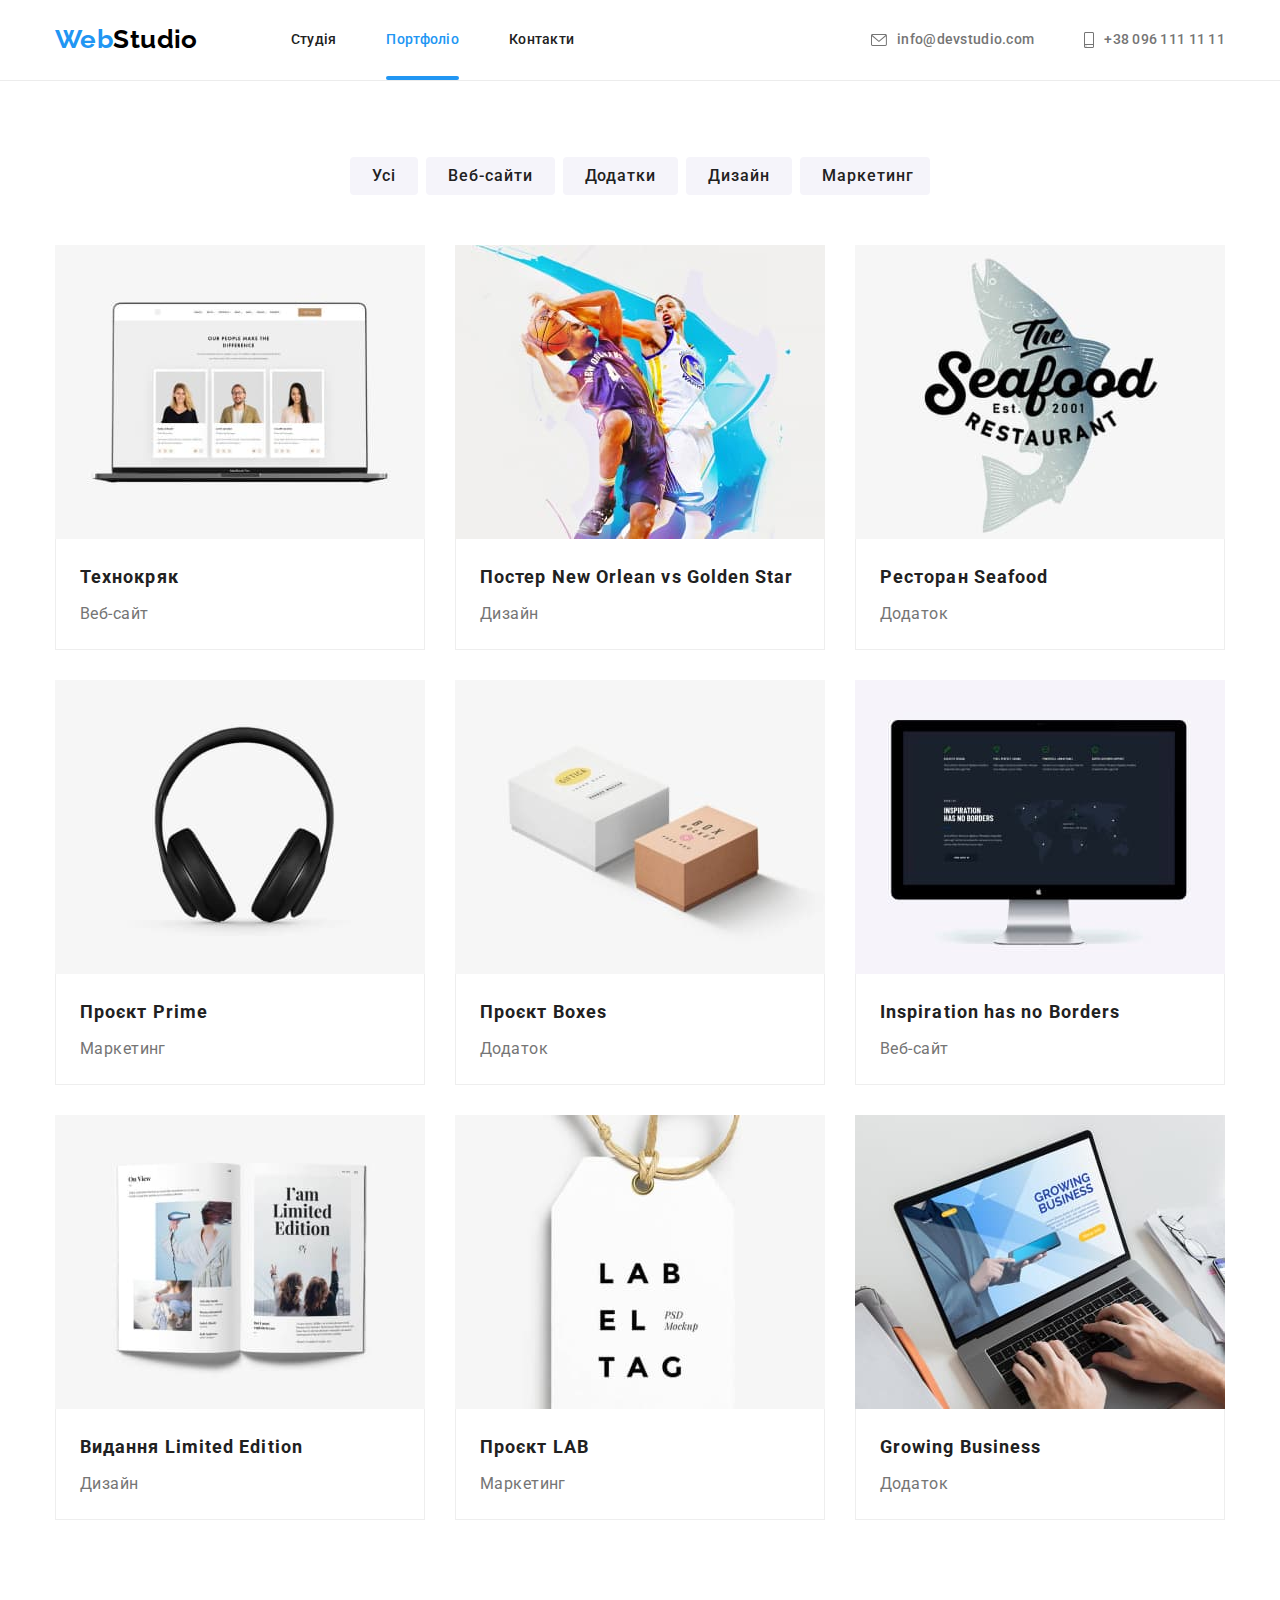
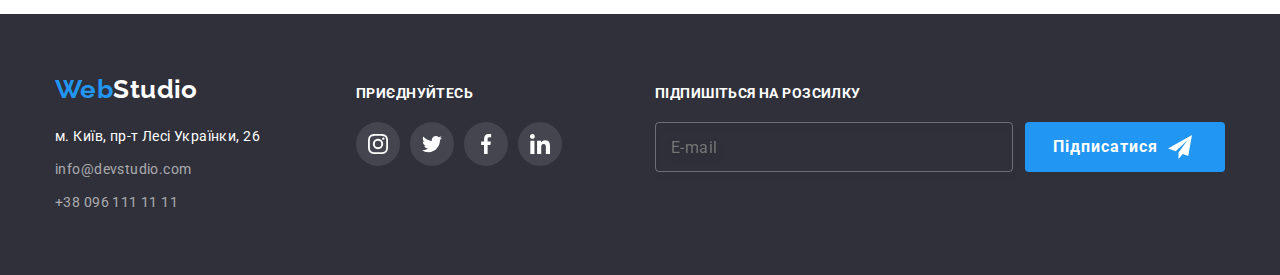
==== commit 80567790: "Вносит изменения в css согласно sass" ====
--- a/portfolio.html
+++ b/portfolio.html
@@ -15,7 +15,7 @@
       href="https://cdnjs.cloudflare.com/ajax/libs/modern-normalize/1.0.0/modern-normalize.min.css"
     />
     <link rel="stylesheet" href="./CSS/main.min.css" />
-    <link rel="stylesheet" href="./CSS/index.css" />
+    <!-- <link rel="stylesheet" href="./CSS/index.css" /> -->
   </head>
   <body>
     <!--Шапка сайту-->
@@ -68,22 +68,22 @@
                 Усі
               </button>
             </li>
-            <li class="item">
+            <li class="buttons-menu__item">
               <button type="button" class="button buttons-menu__button">
                 Веб-сайти
               </button>
             </li>
-            <li class="item">
+            <li class="buttons-menu__item">
               <button type="button" class="button buttons-menu__button">
                 Додатки
               </button>
             </li>
-            <li class="item">
+            <li class="buttons-menu__item">
               <button type="button" class="button buttons-menu__button">
                 Дизайн
               </button>
             </li>
-            <li class="item">
+            <li class="buttons-menu__item">
               <button type="button" class="button buttons-menu__button">
                 Маркетинг
               </button>
--- a/CSS/main.min.css
+++ b/CSS/main.min.css
@@ -1 +1 @@
-:root{--primary-text-color: #757575;--title-text-color: #212121;--accent-color: #2196f3;--color-white-text-bg: #ffffff;--color-bg: #2f303a;--color-button-bg: #f5f4fa;--color-text-contacts-footer: rgba(255, 255, 255, 0.6);--color-text-logo: #000000;--transition-duration: 250ms;--transition-timing-function: cubic-bezier(0.4, 0, 0.2, 1)}.visually-hidden{position:absolute;width:1px;height:1px;margin:-1px;border:0;padding:0;white-space:nowrap;-webkit-clip-path:inset(100%);clip-path:inset(100%);clip:rect(0 0 0 0);overflow:hidden}.page-header{width:1200px;padding-left:15px;padding-right:15px;margin-left:auto;margin-right:auto}body{color:var(--primary-text-color);background-color:var(--color-white-text-bg);font-family:"Roboto",sans-serif;font-size:14px;letter-spacing:.03em;padding-top:80px}h1,h2,h3,h4,h5,h6,p{margin:0}img{display:block}.list{list-style:none;margin:0;padding:0}.section-title{color:var(--title-text-color);font-weight:700;font-size:36px;line-height:1.17;text-align:center;padding-bottom:50px}.button{border-radius:4px;color:var(--color-white-text-bg);background-color:var(--accent-color);font-weight:700;font-size:16px;line-height:1.88;letter-spacing:.06em;border:none;font-family:inherit;cursor:pointer;-webkit-transition:background-color var(--transition-duration) var(--transition-timing-function);transition:background-color var(--transition-duration) var(--transition-timing-function)}.button:hover,.button:focus{background-color:#188ce8}.page-header{border-bottom:1px solid #ececec;position:fixed;width:100%;top:0;left:0;z-index:2;background-color:var(--color-white-text-bg)}.page-header__container{display:-webkit-box;display:-ms-flexbox;display:flex;-webkit-box-align:center;-ms-flex-align:center;align-items:center}.page-header__logo{margin-right:93px;padding-top:24px;padding-bottom:25px}.logo{color:var(--accent-color);font-family:"Raleway",sans-serif;font-weight:700;font-size:26px;line-height:1.2;text-decoration:none}.logo--color-black{color:var(--color-text-logo)}.footer__logo{display:block;margin-bottom:20px}.logo--color-white{color:var(--color-white-text-bg)}.nav__list{display:-webkit-box;display:-ms-flexbox;display:flex}.nav__item{position:relative}.nav__item:not(:last-child){margin-right:50px}.nav__link{display:block;padding-top:32px;padding-bottom:32px;color:var(--title-text-color);text-decoration:none;font-weight:500;line-height:1.14;letter-spacing:.02em;-webkit-transition-property:color;transition-property:color;-webkit-transition-duration:var(--transition-duration);transition-duration:var(--transition-duration);-webkit-transition-timing-function:var(--transition-timing-function);transition-timing-function:var(--transition-timing-function)}.nav__link:hover,.nav__link:focus{color:var(--accent-color)}.nav__link--current{color:var(--accent-color)}.nav__link--current::after{content:"";position:absolute;bottom:0;left:0;display:block;width:100%;height:4px;background-color:var(--accent-color);border-radius:2px}.contact-nav{display:-webkit-box;display:-ms-flexbox;display:flex;margin-left:auto}.contact-nav__link{display:-webkit-box;display:-ms-flexbox;display:flex;-webkit-box-align:center;-ms-flex-align:center;align-items:center;padding-top:32px;padding-bottom:32px;color:var(--primary-text-color);text-decoration:none;font-weight:500;line-height:1.14;letter-spacing:.02em;-webkit-transition-property:color;transition-property:color;-webkit-transition-duration:var(--transition-duration);transition-duration:var(--transition-duration);-webkit-transition-timing-function:var(--transition-timing-function);transition-timing-function:var(--transition-timing-function)}.contact-nav__link:hover,.contact-nav__link:focus{color:var(--accent-color)}.contact-nav__item:not(:last-child){margin-right:50px}.contact-nav__icon{fill:currentColor;margin-right:10px}.hero{max-width:1600px;padding-top:200px;padding-bottom:200px;margin-left:auto;margin-right:auto;background-color:rgba(47,48,58,.4);background-image:-webkit-gradient(linear, left top, left bottom, from(rgba(47, 48, 58, 0.4)), to(rgba(47, 48, 58, 0.4))),url(../images/hero/bg.jpg);background-image:linear-gradient(rgba(47, 48, 58, 0.4), rgba(47, 48, 58, 0.4)),url(../images/hero/bg.jpg);background-repeat:no-repeat;background-size:cover;background-position:center}.hero__group{text-align:center}.hero__title{width:696px;margin-left:auto;margin-right:auto;margin-bottom:30px;color:var(--color-white-text-bg);font-weight:900;font-size:44px;line-height:1.36;letter-spacing:.06em;text-transform:uppercase}.hero__button{display:-webkit-inline-box;display:-ms-inline-flexbox;display:inline-flex;-webkit-box-pack:center;-ms-flex-pack:center;justify-content:center;-webkit-box-align:center;-ms-flex-align:center;align-items:center;min-width:216px;padding:10px 32px;-webkit-transition-property:background-color;transition-property:background-color;-webkit-transition-duration:var(--transition-duration);transition-duration:var(--transition-duration);-webkit-transition-timing-function:var(--transition-timing-function);transition-timing-function:var(--transition-timing-function)}.advantage{padding:94px 0}.advantage__list{display:-webkit-box;display:-ms-flexbox;display:flex;-webkit-box-pack:justify;-ms-flex-pack:justify;justify-content:space-between}.advantage__title{margin-bottom:10px;width:270px;color:var(--title-text-color);font-weight:700;font-size:14px;line-height:1.14;text-transform:uppercase}.advantage__thumb{display:-webkit-box;display:-ms-flexbox;display:flex;-webkit-box-align:center;-ms-flex-align:center;align-items:center;-webkit-box-pack:center;-ms-flex-pack:center;justify-content:center;margin-bottom:30px;width:270px;height:120px;background-color:#f5f4fa;border-radius:4px}.advantage__text{line-height:1.71;width:270px}.work{padding-bottom:94px}.work__list{display:-webkit-box;display:-ms-flexbox;display:flex;-ms-flex-wrap:wrap;flex-wrap:wrap;gap:30px}.work__item{-ms-flex-preferred-size:calc((100% - 60px)/3);flex-basis:calc((100% - 60px)/3)}.work__wrapper{position:relative}.work__text{position:absolute;bottom:0;left:0;display:-webkit-box;display:-ms-flexbox;display:flex;-webkit-box-pack:center;-ms-flex-pack:center;justify-content:center;-webkit-box-align:center;-ms-flex-align:center;align-items:center;width:100%;height:70px;background-color:rgba(47,48,58,.8);font-weight:700;line-height:1.14;text-align:center;text-transform:uppercase;color:var(--color-white-text-bg)}.team{background-color:var(--color-button-bg);padding-top:94px;padding-bottom:94px}.team__list{display:-webkit-box;display:-ms-flexbox;display:flex;-ms-flex-wrap:wrap;flex-wrap:wrap;gap:30px}.team__item{-ms-flex-preferred-size:calc((100% - 90px)/4);flex-basis:calc((100% - 90px)/4);border-radius:0px 0px 4px 4px;-webkit-box-shadow:0px 1px 3px rgba(0,0,0,.12),0px 1px 1px rgba(0,0,0,.14),0px 2px 1px rgba(0,0,0,.2);box-shadow:0px 1px 3px rgba(0,0,0,.12),0px 1px 1px rgba(0,0,0,.14),0px 2px 1px rgba(0,0,0,.2);background-color:var(--color-white-text-bg)}.team__thumb{padding:30px 32px}.team__title{color:var(--title-text-color);font-weight:500;font-size:16px;line-height:1.19;text-align:center;margin-bottom:10px}.team__text{font-size:16px;line-height:1.19;text-align:center;padding-bottom:16px}.list-socials{display:-webkit-box;display:-ms-flexbox;display:flex;-webkit-box-pack:center;-ms-flex-pack:center;justify-content:center;gap:10px}.list-socials__link{display:-webkit-box;display:-ms-flexbox;display:flex;-webkit-box-align:center;-ms-flex-align:center;align-items:center;-webkit-box-pack:center;-ms-flex-pack:center;justify-content:center;width:44px;height:44px;border-radius:50%;-webkit-transition-property:color,background-color;transition-property:color,background-color;-webkit-transition-duration:var(--transition-duration);transition-duration:var(--transition-duration);-webkit-transition-timing-function:var(--transition-timing-function);transition-timing-function:var(--transition-timing-function)}.list-socials__link--light{color:#afb1b8;background-color:var(--color-white-text-bg)}.list-socials__link--light:hover,.list-socials__link--light:focus{color:var(--color-white-text-bg);background-color:var(--accent-color)}.list-socials__link--dark{color:var(--color-white-text-bg);background-color:rgba(255,255,255,.1)}.list-socials__link--dark:hover,.list-socials__link--dark:focus{background-color:var(--accent-color)}.list-socials__icon{fill:currentColor}.clients{margin-top:94px;margin-bottom:94px}.clients__list{display:-webkit-box;display:-ms-flexbox;display:flex;-webkit-box-pack:center;-ms-flex-pack:center;justify-content:center;gap:30px}.clients__link{display:-webkit-box;display:-ms-flexbox;display:flex;-webkit-box-align:center;-ms-flex-align:center;align-items:center;-webkit-box-pack:center;-ms-flex-pack:center;justify-content:center;width:170px;height:92px;color:#afb1b8;border:1px solid #afb1b8;border-radius:4px;-webkit-transition-property:color,border-color;transition-property:color,border-color;-webkit-transition-duration:var(--transition-duration);transition-duration:var(--transition-duration);-webkit-transition-timing-function:var(--transition-timing-function);transition-timing-function:var(--transition-timing-function)}.clients__link:hover,.clients__link:focus{color:var(--accent-color);border-color:var(--accent-color)}.clients__icon{fill:currentColor}.footer{background-color:var(--color-bg);padding:60px 0}.footer__container{display:-webkit-box;display:-ms-flexbox;display:flex;-webkit-box-align:baseline;-ms-flex-align:baseline;align-items:baseline}.footer__text{font-weight:700;line-height:1.14;text-transform:uppercase;color:var(--color-white-text-bg);margin-bottom:20px}.footer__thumb{margin-left:93px}.address-box{margin-right:70px;width:231px}.address-box:not(:last-child){margin-bottom:9px}.address-box__link{font-style:normal;font-weight:400;line-height:1.71;text-decoration:none;-webkit-transition-property:color;transition-property:color;-webkit-transition-duration:var(--transition-duration);transition-duration:var(--transition-duration);-webkit-transition-timing-function:var(--transition-timing-function);transition-timing-function:var(--transition-timing-function)}.address-box__link:hover,.address-box__link:focus{color:var(--accent-color)}.address-box__link--light{color:var(--color-white-text-bg)}.address-box__link--dark{color:var(--color-text-contacts-footer)}.follow{display:-webkit-box;display:-ms-flexbox;display:flex;-webkit-box-align:center;-ms-flex-align:center;align-items:center}.follow__label{width:358px;margin-right:12px}.follow__input{padding:15px;width:100%;height:50px;outline:rgba(0,0,0,0);border:1px solid rgba(255,255,255,.3);border-radius:4px;-webkit-filter:drop-shadow(0px 4px 4px rgba(0, 0, 0, 0.15));filter:drop-shadow(0px 4px 4px rgba(0, 0, 0, 0.15));background-color:rgba(0,0,0,0);font-weight:400;font-size:16px;line-height:1.25;letter-spacing:.03em;color:rgba(255,255,255,.6)}.follow-input::-webkit-input-placeholder{color:rgba(255,255,255,.6)}.follow-input::-moz-placeholder{color:rgba(255,255,255,.6)}.follow-input:-ms-input-placeholder{color:rgba(255,255,255,.6)}.follow-input::-ms-input-placeholder{color:rgba(255,255,255,.6)}.follow-input::placeholder{color:rgba(255,255,255,.6)}.follow__button{display:-webkit-box;display:-ms-flexbox;display:flex;-webkit-box-align:center;-ms-flex-align:center;align-items:center;padding-top:10px;padding-bottom:10px;padding-left:28px;min-width:200px;-webkit-transition:background-color var(--transition-duration) var(--transition-timing-function);transition:background-color var(--transition-duration) var(--transition-timing-function)}.follow__icon{margin-left:10px;fill:currentColor}/*# sourceMappingURL=main.min.css.map */+:root{--primary-text-color: #757575;--title-text-color: #212121;--accent-color: #2196f3;--color-white-text-bg: #ffffff;--color-bg: #2f303a;--color-button-bg: #f5f4fa;--color-text-contacts-footer: rgba(255, 255, 255, 0.6);--color-text-logo: #000000;--color-button-bg-accent: #188CE8;--color-link: #AFB1B8;--primary-font: "Roboto", sans-serif;--secondary-font: "Raleway", sans-serif;--transition-duration: 250ms;--transition-timing-function: cubic-bezier(0.4, 0, 0.2, 1)}.visually-hidden{position:absolute;width:1px;height:1px;margin:-1px;border:0;padding:0;white-space:nowrap;-webkit-clip-path:inset(100%);clip-path:inset(100%);clip:rect(0 0 0 0);overflow:hidden}body{color:var(--primary-text-color);background-color:var(--color-white-text-bg);font-family:var(--primary-font);font-size:14px;letter-spacing:.03em;padding-top:80px}h1,h2,h3,h4,h5,h6,p{margin:0}img{display:block}.container{width:1200px;padding-left:15px;padding-right:15px;margin-left:auto;margin-right:auto}.section-title{color:var(--title-text-color);font-weight:700;font-size:36px;line-height:1.17;text-align:center;padding-bottom:50px}.button{border-radius:4px;color:var(--color-white-text-bg);background-color:var(--accent-color);font-weight:700;font-size:16px;line-height:1.88;letter-spacing:.06em;border:none;font-family:inherit;cursor:pointer;-webkit-transition:background-color var(--transition-duration) var(--transition-timing-function);transition:background-color var(--transition-duration) var(--transition-timing-function)}.button:hover,.button:focus{background-color:var(--color-button-bg-accent)}.page-header{border-bottom:1px solid #ececec;position:fixed;width:100%;top:0;left:0;z-index:2;background-color:var(--color-white-text-bg)}.page-header__container{display:-webkit-box;display:-ms-flexbox;display:flex;-webkit-box-align:center;-ms-flex-align:center;align-items:center}.page-header__logo{margin-right:93px;padding-top:24px;padding-bottom:25px}.logo{color:var(--accent-color);font-family:var(--secondary-font);font-weight:700;font-size:26px;line-height:1.2;text-decoration:none}.logo--color-black{color:var(--color-text-logo)}.footer__logo{display:block;margin-bottom:20px}.logo--color-white{color:var(--color-white-text-bg)}.nav__list{list-style:none;margin:0;padding:0;display:-webkit-box;display:-ms-flexbox;display:flex}.nav__item{position:relative}.nav__item:not(:last-child){margin-right:50px}.nav__link{display:block;padding-top:32px;padding-bottom:32px;color:var(--title-text-color);text-decoration:none;font-weight:500;line-height:1.14;letter-spacing:.02em;-webkit-transition-property:color;transition-property:color;-webkit-transition-duration:var(--transition-duration);transition-duration:var(--transition-duration);-webkit-transition-timing-function:var(--transition-timing-function);transition-timing-function:var(--transition-timing-function)}.nav__link:hover,.nav__link:focus{color:var(--accent-color)}.nav__link--current{color:var(--accent-color)}.nav__link--current::after{content:"";position:absolute;bottom:0;left:0;display:block;width:100%;height:4px;background-color:var(--accent-color);border-radius:2px}.contact-nav{list-style:none;margin:0;padding:0;display:-webkit-box;display:-ms-flexbox;display:flex;margin-left:auto}.contact-nav__link{display:-webkit-box;display:-ms-flexbox;display:flex;-webkit-box-align:center;-ms-flex-align:center;align-items:center;padding-top:32px;padding-bottom:32px;color:var(--primary-text-color);text-decoration:none;font-weight:500;line-height:1.14;letter-spacing:.02em;-webkit-transition-property:color;transition-property:color;-webkit-transition-duration:var(--transition-duration);transition-duration:var(--transition-duration);-webkit-transition-timing-function:var(--transition-timing-function);transition-timing-function:var(--transition-timing-function)}.contact-nav__link:hover,.contact-nav__link:focus{color:var(--accent-color)}.contact-nav__item:not(:last-child){margin-right:50px}.contact-nav__icon{fill:currentColor;margin-right:10px}.address-box{margin-right:70px;width:231px}.address-box__list{list-style:none;margin:0;padding:0}.address-box__item:not(:last-child){margin-bottom:9px}.address-box__link{font-style:normal;font-weight:400;line-height:1.71;text-decoration:none;-webkit-transition-property:color;transition-property:color;-webkit-transition-duration:var(--transition-duration);transition-duration:var(--transition-duration);-webkit-transition-timing-function:var(--transition-timing-function);transition-timing-function:var(--transition-timing-function)}.address-box__link:hover,.address-box__link:focus{color:var(--accent-color)}.address-box__link--light{color:var(--color-white-text-bg)}.address-box__link--dark{color:var(--color-text-contacts-footer)}.hero{max-width:1600px;padding-top:200px;padding-bottom:200px;margin-left:auto;margin-right:auto;background-color:rgba(47,48,58,.4);background-image:-webkit-gradient(linear, left top, left bottom, from(rgba(47, 48, 58, 0.4)), to(rgba(47, 48, 58, 0.4))),url(../images/hero/bg.jpg);background-image:linear-gradient(rgba(47, 48, 58, 0.4), rgba(47, 48, 58, 0.4)),url(../images/hero/bg.jpg);background-repeat:no-repeat;background-size:cover;background-position:center}.hero__group{text-align:center}.hero__title{width:696px;margin-left:auto;margin-right:auto;margin-bottom:30px;color:var(--color-white-text-bg);font-weight:900;font-size:44px;line-height:1.36;letter-spacing:.06em;text-transform:uppercase}.hero__button{display:-webkit-inline-box;display:-ms-inline-flexbox;display:inline-flex;-webkit-box-pack:center;-ms-flex-pack:center;justify-content:center;-webkit-box-align:center;-ms-flex-align:center;align-items:center;min-width:216px;padding:10px 32px;-webkit-transition-property:background-color;transition-property:background-color;-webkit-transition-duration:var(--transition-duration);transition-duration:var(--transition-duration);-webkit-transition-timing-function:var(--transition-timing-function);transition-timing-function:var(--transition-timing-function)}.backdrop{position:fixed;top:0;left:0;z-index:20;width:100%;height:100%;background-color:rgba(0,0,0,.2);-webkit-transition:opasity 250ms linear,visibility 250ms linear;transition:opasity 250ms linear,visibility 250ms linear}.backdrop.is-hidden{opacity:0;visibility:hidden;pointer-events:none}.modal{position:absolute;top:50%;left:50%;-webkit-transform:translate(-50%, -50%);transform:translate(-50%, -50%);min-height:581px;width:528px;padding:40px;border-radius:4px;background-color:var(--color-white-text-bg);-webkit-transition:-webkit-transform 250ms ease-in;transition:-webkit-transform 250ms ease-in;transition:transform 250ms ease-in;transition:transform 250ms ease-in, -webkit-transform 250ms ease-in}.backdrop.is-hidden .modal{-webkit-transform:translate(-80%, -50%);transform:translate(-80%, -50%)}.form-text{display:inline-block;margin-bottom:4px;font-size:12px;line-height:1.1666666667;letter-spacing:.01em}.close-btn{position:absolute;top:8px;right:8px;display:-webkit-box;display:-ms-flexbox;display:flex;-webkit-box-align:center;-ms-flex-align:center;align-items:center;-webkit-box-pack:center;-ms-flex-pack:center;justify-content:center;width:30px;height:30px;padding:0;border-radius:50%;border:1px solid rgba(0,0,0,.1);-webkit-box-shadow:0px 4px 4px rgba(0,0,0,.25);box-shadow:0px 4px 4px rgba(0,0,0,.25);background-color:var(--color-white-text-bg);cursor:pointer;-webkit-transition-property:fill;transition-property:fill;-webkit-transition-duration:var(--transition-duration);transition-duration:var(--transition-duration);-webkit-transition-timing-function:var(--transition-timing-function);transition-timing-function:var(--transition-timing-function)}.close-btn:hover{fill:var(--accent-color)}.modal-title{margin-bottom:12px;font-weight:700;font-size:20px;line-height:1.15;text-align:center;letter-spacing:.03em;color:var(--title-text-color)}.form-group{display:-webkit-box;display:-ms-flexbox;display:flex;-webkit-box-orient:vertical;-webkit-box-direction:normal;-ms-flex-direction:column;flex-direction:column;gap:10px}.form-group .form-field{position:relative}.modal-form .form-input{width:448px;height:40px;padding-left:42px;font-size:12px;line-height:1.1666666667;letter-spacing:.01em;color:var(--primary-text-color);border:1px solid rgba(33,33,33,.2);border-radius:4px;outline:rgba(0,0,0,0);-webkit-transition:border-color var(--transition-duration) var(--transition-timing-function);transition:border-color var(--transition-duration) var(--transition-timing-function)}.modal-form .form-input:focus+.form-icon{fill:var(--accent-color)}.modal-form .form-input:focus{border-color:var(--accent-color)}.form-icon{position:absolute;top:50%;left:12px;-webkit-transition:fill var(--transition-duration) var(--transition-timing-function);transition:fill var(--transition-duration) var(--transition-timing-function)}.tumb-form-btn{text-align:center}.form-btn{display:-webkit-box;display:-ms-flexbox;display:flex;-webkit-box-align:center;-ms-flex-align:center;align-items:center;-webkit-box-pack:center;-ms-flex-pack:center;justify-content:center;padding:10px 52px;margin-left:auto;margin-right:auto;min-width:200px;-webkit-transition:background-color var(--transition-duration) var(--transition-timing-function);transition:background-color var(--transition-duration) var(--transition-timing-function)}.form-btn:hover,.form-btn:focus{background-color:var(--color-button-bg-accent)}.textarea{margin-bottom:20px}.form-message{width:448px;height:120px;padding:12px 16px;resize:none;font-size:12px;line-height:1.1666666667;letter-spacing:.01em;color:var(--primary-text-color);border:1px solid rgba(33,33,33,.2);border-radius:4px;outline:rgba(0,0,0,0);-webkit-transition:border-color var(--transition-duration) var(--transition-timing-function);transition:border-color var(--transition-duration) var(--transition-timing-function)}.form-message::-webkit-input-placeholder{font-weight:400;font-size:12px;line-height:14px;letter-spacing:.01em;color:rgba(117,117,117,.5)}.form-message::-moz-placeholder{font-weight:400;font-size:12px;line-height:14px;letter-spacing:.01em;color:rgba(117,117,117,.5)}.form-message:-ms-input-placeholder{font-weight:400;font-size:12px;line-height:14px;letter-spacing:.01em;color:rgba(117,117,117,.5)}.form-message::-ms-input-placeholder{font-weight:400;font-size:12px;line-height:14px;letter-spacing:.01em;color:rgba(117,117,117,.5)}.form-message::placeholder{font-weight:400;font-size:12px;line-height:14px;letter-spacing:.01em;color:rgba(117,117,117,.5)}.form-agreement{display:-webkit-box;display:-ms-flexbox;display:flex;-webkit-box-align:center;-ms-flex-align:center;align-items:center;-webkit-box-pack:center;-ms-flex-pack:center;justify-content:center;margin-bottom:30px;cursor:pointer}.form-agreement-icon{margin-right:7px}.form-agreement-input{-webkit-appearance:none;-moz-appearance:none;appearance:none}.form-agreement-icon .icon-uncheck{opacity:1}.form-agreement-input:checked+.form-agreement-icon .icon-uncheck{opacity:0}.form-agreement-icon .icon-check{opacity:0}.form-agreement-input:checked+.form-agreement-icon .icon-check{opacity:1}.form-agreement-text{-webkit-user-select:none;-moz-user-select:none;-ms-user-select:none;user-select:none}.form-agreement-link{color:var(--accent-color)}.advantage{padding-top:94px;padding-bottom:94px}.advantage__list{list-style:none;margin:0;padding:0;display:-webkit-box;display:-ms-flexbox;display:flex;-webkit-box-pack:justify;-ms-flex-pack:justify;justify-content:space-between}.advantage__title{margin-bottom:10px;width:270px;color:var(--title-text-color);font-weight:700;font-size:14px;line-height:1.14;text-transform:uppercase}.advantage__thumb{display:-webkit-box;display:-ms-flexbox;display:flex;-webkit-box-align:center;-ms-flex-align:center;align-items:center;-webkit-box-pack:center;-ms-flex-pack:center;justify-content:center;margin-bottom:30px;width:270px;height:120px;background-color:var(--color-button-bg);border-radius:4px}.advantage__text{line-height:1.71;width:270px}.work{padding-top:0;padding-bottom:94px}.work__list{list-style:none;margin:0;padding:0;display:-webkit-box;display:-ms-flexbox;display:flex;-ms-flex-wrap:wrap;flex-wrap:wrap;gap:30px}.work__item{-ms-flex-preferred-size:calc((100% - 60px)/3);flex-basis:calc((100% - 60px)/3)}.work__wrapper{position:relative}.work__text{position:absolute;bottom:0;left:0;display:-webkit-box;display:-ms-flexbox;display:flex;-webkit-box-pack:center;-ms-flex-pack:center;justify-content:center;-webkit-box-align:center;-ms-flex-align:center;align-items:center;width:100%;height:70px;background-color:rgba(47,48,58,.8);font-weight:700;line-height:1.14;text-align:center;text-transform:uppercase;color:var(--color-white-text-bg)}.team{padding-top:94px;padding-bottom:94px;background-color:var(--color-button-bg)}.team__list{list-style:none;margin:0;padding:0;display:-webkit-box;display:-ms-flexbox;display:flex;-ms-flex-wrap:wrap;flex-wrap:wrap;gap:30px}.team__item{-ms-flex-preferred-size:calc((100% - 90px)/4);flex-basis:calc((100% - 90px)/4);border-radius:0px 0px 4px 4px;-webkit-box-shadow:0px 1px 3px rgba(0,0,0,.12),0px 1px 1px rgba(0,0,0,.14),0px 2px 1px rgba(0,0,0,.2);box-shadow:0px 1px 3px rgba(0,0,0,.12),0px 1px 1px rgba(0,0,0,.14),0px 2px 1px rgba(0,0,0,.2);background-color:var(--color-white-text-bg)}.team__thumb{padding:30px 32px}.team__title{color:var(--title-text-color);font-weight:500;font-size:16px;line-height:1.19;text-align:center;margin-bottom:10px}.team__text{font-size:16px;line-height:1.19;text-align:center;padding-bottom:16px}.list-socials{list-style:none;margin:0;padding:0;display:-webkit-box;display:-ms-flexbox;display:flex;-webkit-box-pack:center;-ms-flex-pack:center;justify-content:center;gap:10px}.list-socials__link{display:-webkit-box;display:-ms-flexbox;display:flex;-webkit-box-align:center;-ms-flex-align:center;align-items:center;-webkit-box-pack:center;-ms-flex-pack:center;justify-content:center;width:44px;height:44px;border-radius:50%;-webkit-transition-property:color,background-color;transition-property:color,background-color;-webkit-transition-duration:var(--transition-duration);transition-duration:var(--transition-duration);-webkit-transition-timing-function:var(--transition-timing-function);transition-timing-function:var(--transition-timing-function)}.list-socials__link--light{color:var(--color-link);background-color:var(--color-white-text-bg)}.list-socials__link--light:hover,.list-socials__link--light:focus{color:var(--color-white-text-bg);background-color:var(--accent-color)}.list-socials__link--dark{color:var(--color-white-text-bg);background-color:rgba(255,255,255,.1)}.list-socials__link--dark:hover,.list-socials__link--dark:focus{background-color:var(--accent-color)}.list-socials__icon{fill:currentColor}.clients{padding-top:94px;padding-bottom:94px}.clients__list{list-style:none;margin:0;padding:0;display:-webkit-box;display:-ms-flexbox;display:flex;-webkit-box-pack:center;-ms-flex-pack:center;justify-content:center;gap:30px}.clients__link{display:-webkit-box;display:-ms-flexbox;display:flex;-webkit-box-align:center;-ms-flex-align:center;align-items:center;-webkit-box-pack:center;-ms-flex-pack:center;justify-content:center;width:170px;height:92px;color:var(--color-link);border:1px solid var(--color-link);border-radius:4px;-webkit-transition-property:color,border-color;transition-property:color,border-color;-webkit-transition-duration:var(--transition-duration);transition-duration:var(--transition-duration);-webkit-transition-timing-function:var(--transition-timing-function);transition-timing-function:var(--transition-timing-function)}.clients__link:hover,.clients__link:focus{color:var(--accent-color);border-color:var(--accent-color)}.clients__icon{fill:currentColor}.portfolio{padding-top:77px;padding-bottom:94px}.buttons-menu{list-style:none;margin:0;padding:0;display:-webkit-box;display:-ms-flexbox;display:flex;margin-bottom:50px;-webkit-box-pack:center;-ms-flex-pack:center;justify-content:center}.buttons-menu__button{max-width:130px;min-width:0;min-height:38px;padding:6px 22px;border-radius:4px;color:var(--title-text-color);background-color:var(--color-button-bg);font-weight:500;font-size:16px;line-height:1.62;-webkit-transition-property:color,background-color,-webkit-box-shadow;transition-property:color,background-color,-webkit-box-shadow;transition-property:color,background-color,box-shadow;transition-property:color,background-color,box-shadow,-webkit-box-shadow;-webkit-transition-duration:var(--transition-duration);transition-duration:var(--transition-duration);-webkit-transition-timing-function:var(--transition-timing-function);transition-timing-function:var(--transition-timing-function)}.buttons-menu__button:hover,.buttons-menu__button:focus{color:var(--color-white-text-bg);background-color:var(--accent-color);-webkit-box-shadow:0px 3px 1px rgba(0,0,0,.1),0px 1px 2px rgba(0,0,0,.08),0px 2px 2px rgba(0,0,0,.12);box-shadow:0px 3px 1px rgba(0,0,0,.1),0px 1px 2px rgba(0,0,0,.08),0px 2px 2px rgba(0,0,0,.12)}.buttons-menu__item:not(:last-child){margin-right:8px}.work-list{list-style:none;margin:0;padding:0;display:-webkit-box;display:-ms-flexbox;display:flex;-ms-flex-wrap:wrap;flex-wrap:wrap;gap:30px}.work-list .item{-ms-flex-preferred-size:calc((100% - 60px)/3);flex-basis:calc((100% - 60px)/3)}.work-list .link-portfolio{display:block;text-decoration:none;-webkit-transition-property:-webkit-box-shadow;transition-property:-webkit-box-shadow;transition-property:box-shadow;transition-property:box-shadow, -webkit-box-shadow;-webkit-transition-duration:var(--transition-duration);transition-duration:var(--transition-duration);-webkit-transition-timing-function:var(--transition-timing-function);transition-timing-function:var(--transition-timing-function)}.work-list .link-portfolio:hover,.work-list .link-portfolio:focus{-webkit-box-shadow:0px 1px 1px rgba(0,0,0,.12),0px 4px 4px rgba(0,0,0,.06),1px 4px 6px rgba(0,0,0,.16);box-shadow:0px 1px 1px rgba(0,0,0,.12),0px 4px 4px rgba(0,0,0,.06),1px 4px 6px rgba(0,0,0,.16)}.thumb-portfolio{position:relative;overflow:hidden}.overlay{position:absolute;top:0;left:0;-webkit-transform:translateY(101%);transform:translateY(101%);display:-webkit-box;display:-ms-flexbox;display:flex;-webkit-box-align:center;-ms-flex-align:center;align-items:center;width:100%;height:100%;background-color:rgba(33,150,243,.9);-webkit-transition:-webkit-transform var(--transition-duration);transition:-webkit-transform var(--transition-duration);transition:transform var(--transition-duration);transition:transform var(--transition-duration), -webkit-transform var(--transition-duration)}.work-list .item:hover .overlay{-webkit-transform:translateY(0);transform:translateY(0)}.overlay-text{font-weight:400;font-size:18px;line-height:1.5555555556;letter-spacing:.03em;padding-left:24px;padding-right:24px;color:var(--color-white-text-bg)}.portfolio .title{margin-bottom:4px;color:var(--title-text-color);font-weight:700;font-size:18px;line-height:2;letter-spacing:.06em}.portfolio .text{color:var(--primary-text-color);font-size:16px;line-height:1.88}.work-list .bottom{padding-top:20px;padding-bottom:20px;padding-left:24px;border-right:1px solid #eee;border-left:1px solid #eee;border-bottom:1px solid #eee}.footer{padding-top:60px;padding-bottom:60px;background-color:var(--color-bg)}.footer__container{display:-webkit-box;display:-ms-flexbox;display:flex;-webkit-box-align:baseline;-ms-flex-align:baseline;align-items:baseline}.footer__text{font-weight:700;line-height:1.14;text-transform:uppercase;color:var(--color-white-text-bg);margin-bottom:20px}.footer__thumb{margin-left:93px}.follow{display:-webkit-box;display:-ms-flexbox;display:flex;-webkit-box-align:center;-ms-flex-align:center;align-items:center}.follow__label{width:358px;margin-right:12px}.follow__input{padding:15px;width:100%;height:50px;outline:rgba(0,0,0,0);border:1px solid rgba(255,255,255,.3);border-radius:4px;-webkit-filter:drop-shadow(0px 4px 4px rgba(0, 0, 0, 0.15));filter:drop-shadow(0px 4px 4px rgba(0, 0, 0, 0.15));background-color:rgba(0,0,0,0);font-weight:400;font-size:16px;line-height:1.25;letter-spacing:.03em;color:rgba(255,255,255,.6)}.follow-input::-webkit-input-placeholder{color:rgba(255,255,255,.6)}.follow-input::-moz-placeholder{color:rgba(255,255,255,.6)}.follow-input:-ms-input-placeholder{color:rgba(255,255,255,.6)}.follow-input::-ms-input-placeholder{color:rgba(255,255,255,.6)}.follow-input::placeholder{color:rgba(255,255,255,.6)}.follow__button{display:-webkit-box;display:-ms-flexbox;display:flex;-webkit-box-align:center;-ms-flex-align:center;align-items:center;padding-top:10px;padding-bottom:10px;padding-left:28px;min-width:200px;-webkit-transition:background-color var(--transition-duration) var(--transition-timing-function);transition:background-color var(--transition-duration) var(--transition-timing-function)}.follow__icon{margin-left:10px;fill:currentColor}/*# sourceMappingURL=main.min.css.map */--- a/CSS/index.css
+++ b/CSS/index.css
@@ -1,366 +1,3 @@
 
 
 
-/* Меін сторінки Портфоліо */
-
-/* Меню конопок */
-.buttons-menu {
-  display: flex;
-  margin-bottom: 50px;
-  justify-content: center;
-}
-
-.buttons-menu__button {
-  max-width: 130px;
-  min-width: 0;
-  min-height: 38px;
-  padding: 6px 22px;
-  border-radius: 4px;
-  
-  color: var(--title-text-color);
-  background-color: var(--color-button-bg);
-  font-weight: 500;
-  font-size: 16px;
-  line-height: 1.62;
-
-  transition-property: color, background-color, box-shadow;
-  transition-duration: var(--transition-duration);
-  transition-timing-function: var(--transition-timing-function);
- }
-
-.buttons-menu__item:not(:last-child) {
-  margin-right: 8px;
-}
-
-.buttons-menu__button:hover,
-.buttons-menu__button:focus {
-  color: var(--color-white-text-bg);
-  background-color: var(--accent-color);
-  box-shadow: 0px 3px 1px rgba(0, 0, 0, 0.1), 0px 1px 2px rgba(0, 0, 0, 0.08), 0px 2px 2px rgba(0, 0, 0, 0.12);
-}
-
-/* Виконані роботи */
-.portfolio {
-  padding-top: 77px;
-  padding-bottom: 94px;
-}
-
-.work-list {
-  display: flex;
-  flex-wrap: wrap;
-  gap: 30px;
-  /* justify-content: space-between; */
-}
-.work-list .item {
-    flex-basis: calc((100% - 60px) / 3);
-  /* width: 370px;   */ 
-  /* аба так можливо розрахувати (100% * сумма маржинов в строке) / кол-во элементов в строке*/
-  /* width: calc((100% - 60px) / 3);
-  margin-right: 30px;
-  margin-bottom: 30px; */
-}
-
-
-/* .work-list .item:nth-last-child(-n + 3) {
-  margin-bottom: 0;
-}
-.work-list .item:nth-child(3n) {
-    margin-right: 0px;
-} */
-.work-list .link-portfolio {
-  display: block;
-
-  text-decoration: none;
-
-  transition-property: box-shadow;
-  transition-duration: var(--transition-duration);
-  transition-timing-function: var(--transition-timing-function);
-  }
-
-.work-list .link-portfolio:hover,
-.work-list .link-portfolio:focus {
-  box-shadow: 0px 1px 1px rgba(0, 0, 0, 0.12), 0px 4px 4px rgba(0, 0, 0, 0.06), 1px 4px 6px rgba(0, 0, 0, 0.16);
-}
-.thumb-portfolio {
-  position: relative;
-  overflow: hidden;
-}
-
-.overlay {
-  position: absolute;
-  top: 0;
-  left: 0;
-
-  transform: translateY(101%);
-
-  display: flex;
-  align-items: center;
-
-  width: 100%;
-  height: 100%;
-
-  background-color: rgba(33, 150, 243, 0.9);
-
-  transition: transform var(--transition-duration);
-}
-
-.work-list .item:hover .overlay {
-  transform: translateY(0);
-}
-.overlay-text {
-  font-weight: 400;
-  font-size: 18px;
-  line-height: calc(28 / 18);
-  letter-spacing: 0.03em;
-
-  padding-left: 24px;
-  padding-right: 24px;
-  
-  color: var(--color-white-text-bg);
-}
-.portfolio .title {
-  margin-bottom: 4px;
-  color: var(--title-text-color);
-  font-weight: 700;
-  font-size: 18px;
-  line-height: 2;
-  letter-spacing: 0.06em;
-}
-.portfolio .text {
-  color: var(--primary-text-color);
-  font-size: 16px;
-  line-height: 1.88;
-}
-.work-list .bottom {
-  padding-top: 20px;
-  padding-bottom: 20px;
-  padding-left: 24px;
-  border-right: 1px solid #EEEEEE;
-  border-left: 1px solid #EEEEEE;
-  border-bottom: 1px solid #EEEEEE;
-}
-
-
-
-
-
-
-/* Модальне вікно */
-.backdrop {
-  position: fixed;
-  top: 0;
-  left: 0;
-  z-index: 20;
-
-  width: 100%;
-  height: 100%;
-
-  background-color: rgba(0, 0, 0, 0.2);
-
-  transition: opasity 250ms linear, visibility 250ms linear;
-}
-
-.backdrop.is-hidden {
-  opacity: 0;
-  visibility: hidden;
-  pointer-events: none;
-}
-.modal {
-  position: absolute;
-  top: 50%;
-  left: 50%;
-  transform: translate(-50%, -50%);
-
-  min-height: 581px;
-  width: 528px;
-  padding: 40px;
-  border-radius: 4px;
-
-  background-color: var(--color-white-text-bg);
-
-  transition: transform 250ms ease-in;
-}
-
-.backdrop.is-hidden .modal {
-  transform: translate(-80%, -50%);
-}
-
-.close-btn {
-  position: absolute;
-  top: 8px;
-  right: 8px;
-  display: flex;
-  align-items: center;
-  justify-content: center;
-
-  width: 30px;
-  height: 30px;
-  padding: 0;
-  border-radius: 50%;
-  border: 1px solid rgba(0, 0, 0, 0.1);
-  box-shadow: 0px 4px 4px rgba(0, 0, 0, 0.25);
-  background-color: var(--color-white-text-bg);
-
-  cursor: pointer;
-
-  transition-property: fill;
-  transition-duration: var(--transition-duration);
-  transition-timing-function: var(--transition-timing-function);
-}
-
-.close-btn:hover {
-  fill: var(--accent-color);
-}
-
-.modal-title {
-  margin-bottom: 12px;
-
-  font-weight: 700;
-  font-size: 20px;
-  line-height: calc(23 / 20);
-  text-align: center;
-  letter-spacing: 0.03em;
-
-  color: var(--title-text-color);
-}
-
-.form-group {
-  display: flex;
-  flex-direction: column;
-  gap: 10px;
-
-}
-.form-group .form-field {
-  position: relative;
-}
-.modal-form .form-input {
-
-  width: 448px;
-  height: 40px;
-  padding-left: 42px;
-
-  font-size: 12px;
-  line-height: calc(14 / 12);
-  letter-spacing: 0.01em;
-  color: var(--primary-text-color);
-
-  border: 1px solid rgba(33, 33, 33, 0.2);
-  border-radius: 4px;
-  outline: transparent;
-  transition: border-color var(--transition-duration) var(--transition-timing-function);
-}
-
-.modal-form .form-input:focus + .form-icon 
- {
-  fill: var(--accent-color);
-}
-.modal-form .form-input:focus {
-border-color: var(--accent-color);
-}
-
-.form-icon {
-  position: absolute;
-  top: 50%;
-  left: 12px;
-  transition: fill var(--transition-duration) var(--transition-timing-function);
-}
-/* textarea */
-.textarea {
-  margin-bottom: 20px;
-
-}
-.form-message {
-  width: 448px;
-  height: 120px;
-  padding: 12px 16px;
-
-  resize:none;
-
-  font-size: 12px;
-  line-height: calc(14 / 12);
-  letter-spacing: 0.01em;
-  color: var(--primary-text-color);
-  
-  border: 1px solid rgba(33, 33, 33, 0.2);
-  border-radius: 4px;
-  outline: transparent;
-  transition: border-color var(--transition-duration) var(--transition-timing-function);
-}
-.form-message::placeholder {
-font-weight: 400;
-font-size: 12px;
-line-height: 14px;
-letter-spacing: 0.01em;
-color: rgba(117, 117, 117, 0.5);
-}
-
-.form-agreement {
-  display: flex;
-  align-items: center;
-  justify-content: center;
-  margin-bottom: 30px;
-  cursor: pointer;
-}
-
-.form-agreement-icon {
-  margin-right: 7px;
-}
-
-.form-text {
-  display: inline-block;
-  margin-bottom: 4px;
-
-  font-size: 12px;
-  line-height: calc(14 / 12);
-  letter-spacing: 0.01em;
-}
-
-.form-agreement-input {
-  appearance: none;
-  
-}
-
-.form-agreement-icon .icon-uncheck {
-  opacity: 1;
-}
-
-.form-agreement-input:checked + .form-agreement-icon .icon-uncheck {
-  opacity: 0;
-}
-
-.form-agreement-icon .icon-check {
-  opacity: 0;
-}
-
-.form-agreement-input:checked + .form-agreement-icon .icon-check {
-  opacity: 1;
-}
-
-.form-agreement-text {
-  user-select: none;
-}
-
-.form-agreement-link {
-  color: var(--accent-color);
-  
-}
-
-.tumb-form-btn {
-  text-align: center;
-}
-.form-btn {
-  display: flex;
-  align-items: center;
-  justify-content: center;
-  padding: 10px 52px;
-  margin-left: auto;
-  margin-right: auto;
-  min-width: 200px;
-
-  transition: background-color var(--transition-duration) var(--transition-timing-function);
-}
-
-.form-btn:hover,
-.form-btn:focus {
-  background-color: #188CE8;
-}